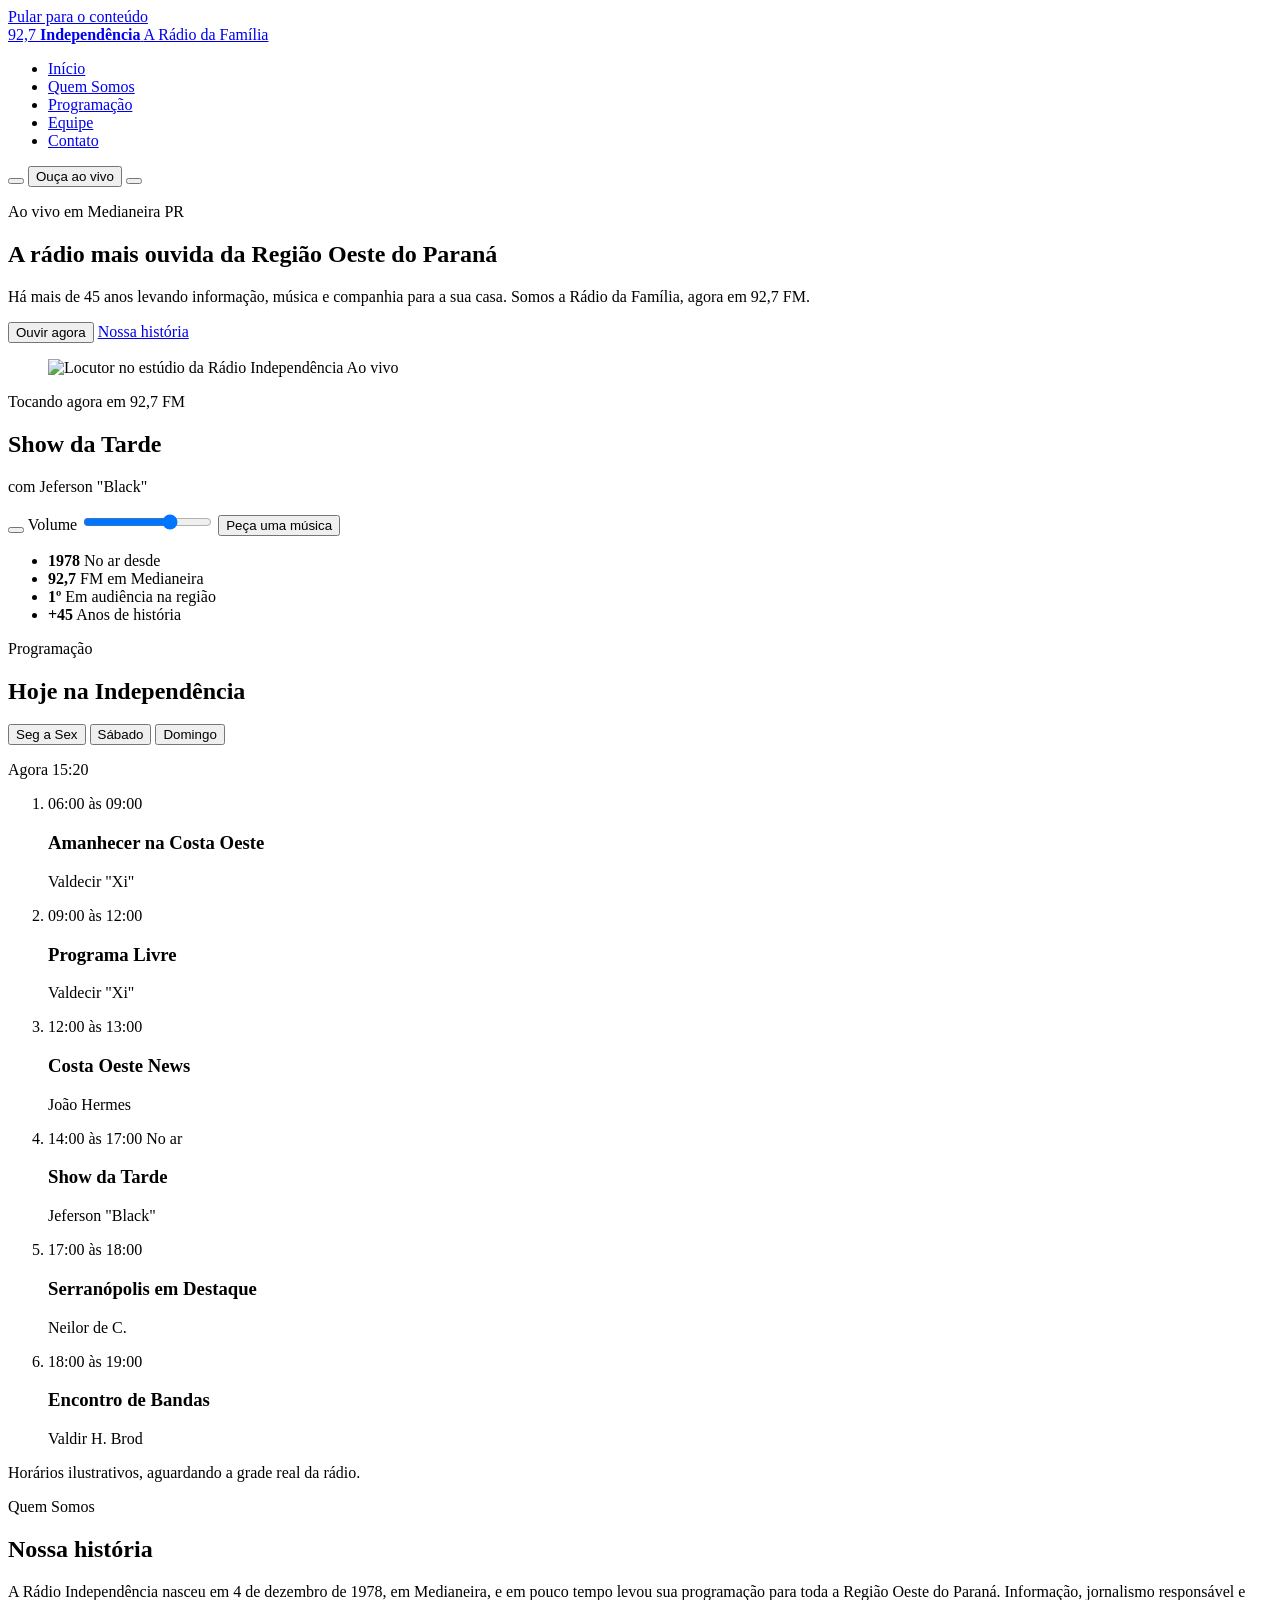
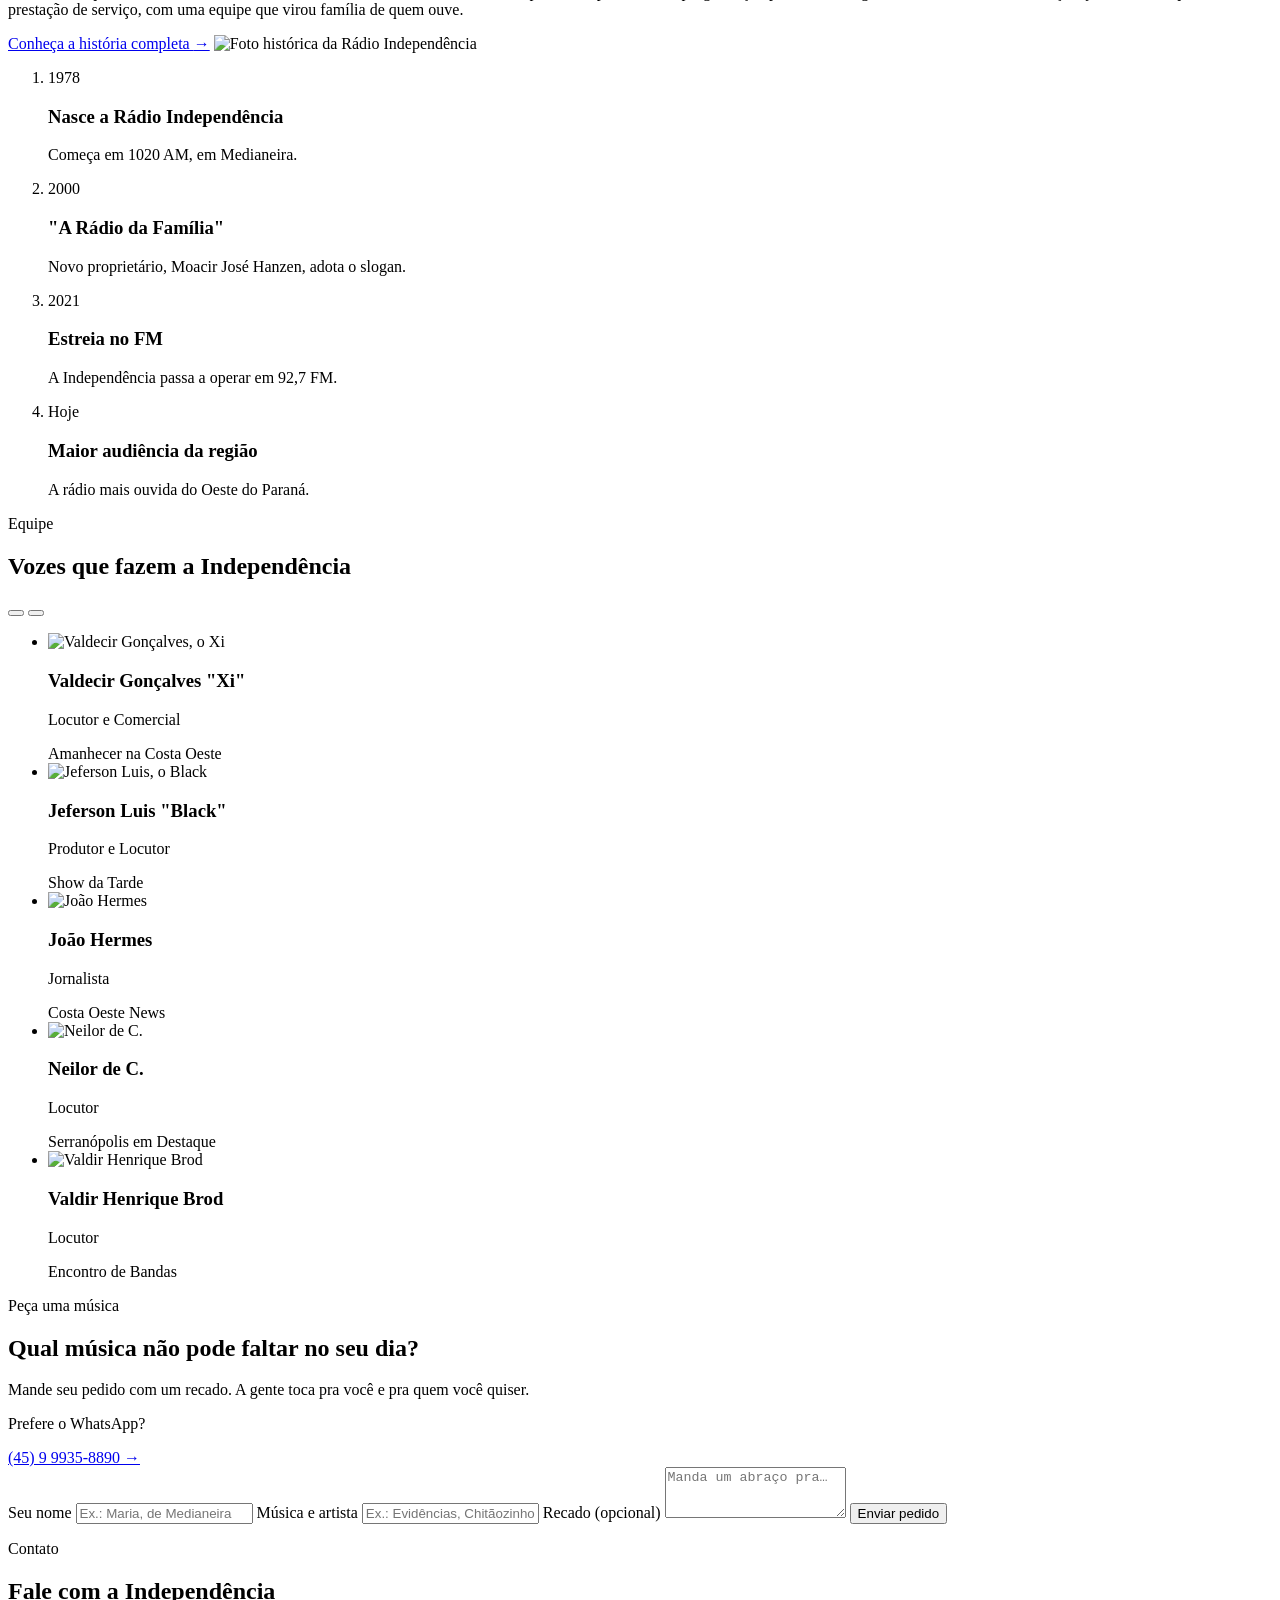
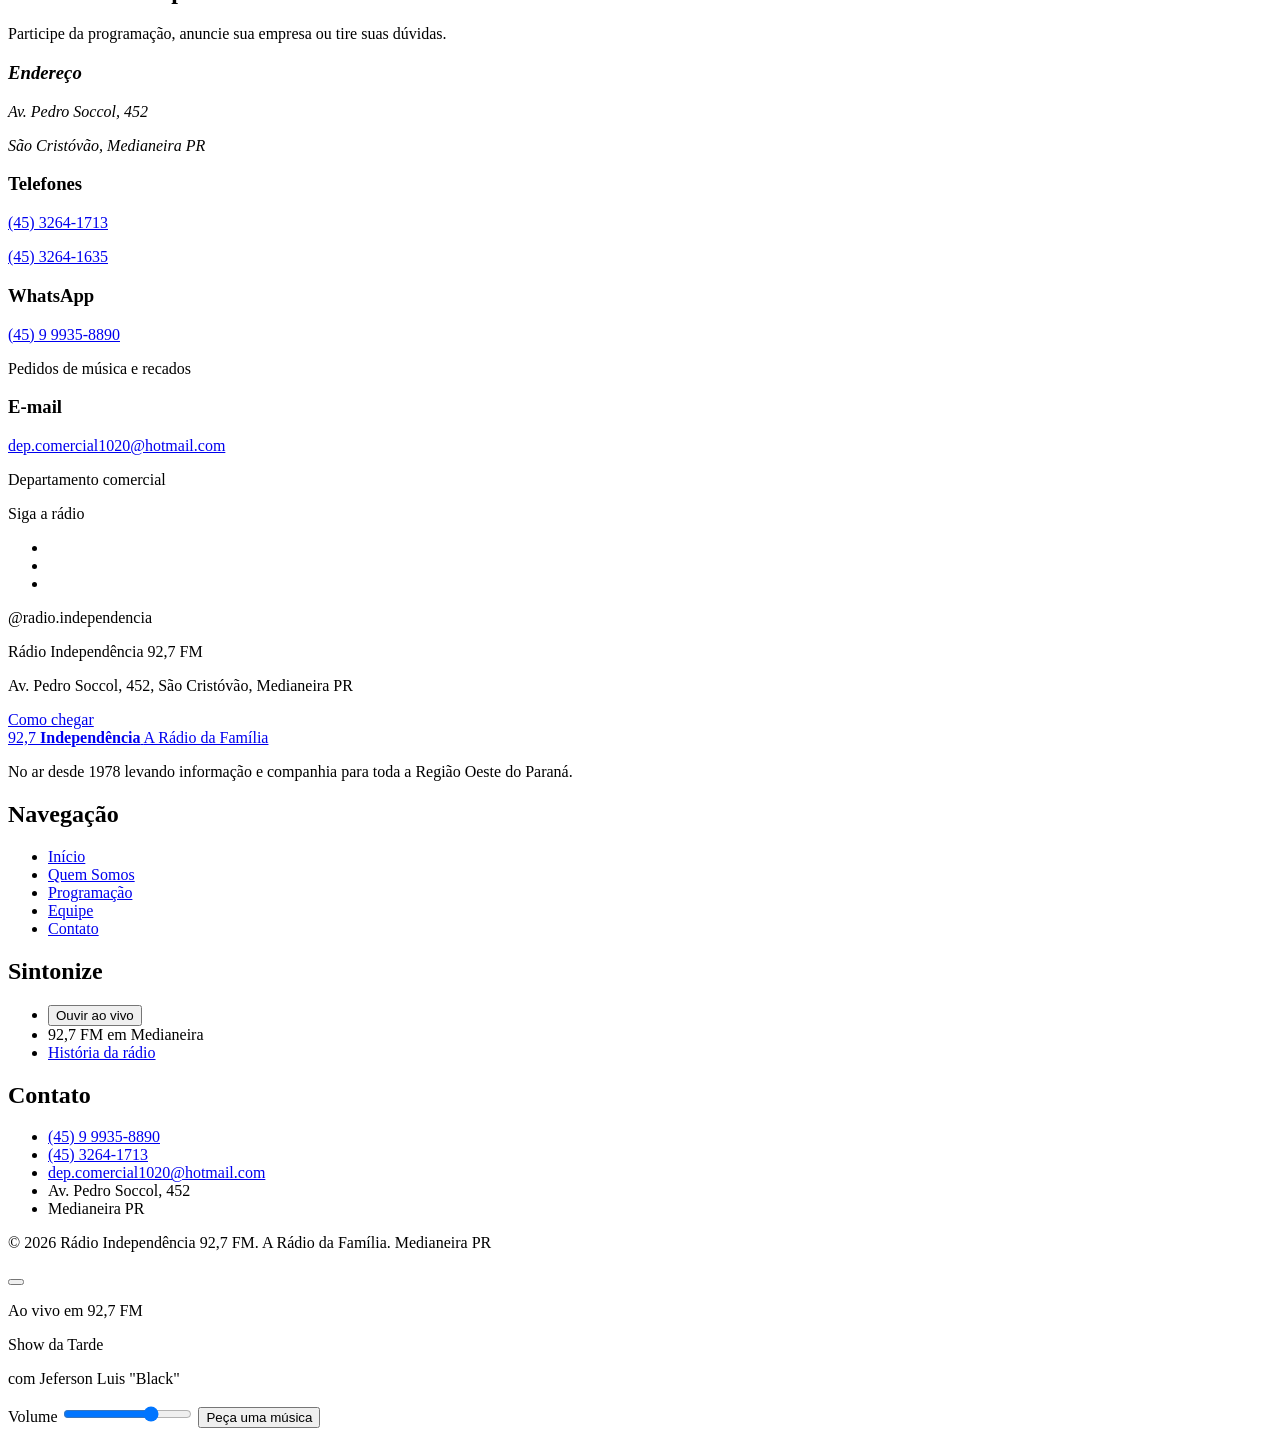
==== radio-independencia/index.html @ 2631eaea "base html cru esqueleto do html pra desenvolvimento do site" ====
<!DOCTYPE html>
<html lang="pt-BR" data-tema="claro">
<head>
  <!-- configurações básicas da página -->
  <meta charset="UTF-8">
  <meta name="viewport" content="width=device-width, initial-scale=1">
  <title>Rádio Independência 92,7 FM | A Rádio da Família</title>
  <meta name="description" content="Rádio Independência 92,7 FM, a rádio mais ouvida da Região Oeste do Paraná. Ouça ao vivo, veja a programação e peça sua música.">

  <!-- ícone da aba do navegador -->
  <link rel="icon" href="img/favicon.png">

  <!-- fontes do projeto Bricolage Grotesque nos títulos e DM Sans nos textos -->
  <link rel="preconnect" href="https://fonts.googleapis.com">
  <link rel="preconnect" href="https://fonts.gstatic.com" crossorigin>
  <link rel="stylesheet" href="https://fonts.googleapis.com/css2?family=Bricolage+Grotesque:opsz,wght@12..96,800&family=DM+Sans:wght@400;500;600&display=swap">

  <!-- arquivo de estilos que vamos criar na próxima etapa -->
  <link rel="stylesheet" href="css/style.css">
</head>
<body>

  <!-- link escondido para quem navega pelo teclado pular direto ao conteúdo -->
  <a class="pular-conteudo" href="#conteudo">Pular para o conteúdo</a>

  <!-- cabeçalho com logo menu botão de tema e botão ouça ao vivo -->
  <header class="cabecalho">

    <!-- logo da rádio que leva para o início -->
    <a class="logo" href="#inicio" aria-label="Rádio Independência 92,7 FM, página inicial">
      <span class="logo-selo">92,7</span>
      <span class="logo-texto">
        <strong class="logo-nome">Independência</strong>
        <span class="logo-slogan">A Rádio da Família</span>
      </span>
    </a>

    <!-- menu principal com links para as seções da página -->
    <nav class="menu" aria-label="Menu principal">
      <ul class="menu-lista">
        <li><a href="#inicio" aria-current="page">Início</a></li>
        <li><a href="#quem-somos">Quem Somos</a></li>
        <li><a href="#programacao">Programação</a></li>
        <li><a href="#equipe">Equipe</a></li>
        <li><a href="#contato">Contato</a></li>
      </ul>
    </nav>

    <!-- botão que troca entre modo claro e modo escuro e salva a escolha no local storage -->
    <button class="botao-tema" type="button" aria-label="Ativar modo escuro" aria-pressed="false">
      <span class="botao-tema-bolinha" aria-hidden="true"></span>
    </button>

    <!-- botão que liga o player ao vivo -->
    <button class="botao botao-escuro botao-ouvir" type="button" data-acao="tocar">
      <span class="ponto-ao-vivo" aria-hidden="true"></span>
      Ouça ao vivo
    </button>

    <!-- botão do menu que só aparece no celular -->
    <button class="botao-menu-celular" type="button" aria-label="Abrir menu" aria-expanded="false">
      <span class="icone icone-menu" aria-hidden="true"></span>
    </button>

  </header>

  <!-- conteúdo principal da página -->
  <main id="conteudo">

    <!-- seção inicial com título texto botões e card do player -->
    <section class="hero" id="inicio">

      <!-- lado esquerdo com selo ao vivo título texto e botões -->
      <div class="hero-texto">
        <p class="selo-ao-vivo">
          <span class="ponto-ao-vivo" aria-hidden="true"></span>
          Ao vivo em Medianeira PR
        </p>

        <h1 class="hero-titulo">A rádio mais ouvida da <span class="destaque">Região Oeste</span> do Paraná</h1>

        <p class="hero-descricao">Há mais de 45 anos levando informação, música e companhia para a sua casa. Somos a Rádio da Família, agora em 92,7 FM.</p>

        <!-- botões ouvir agora e nossa história -->
        <div class="hero-botoes">
          <button class="botao botao-verde" type="button" data-acao="tocar">
            <span class="icone icone-play" aria-hidden="true"></span>
            Ouvir agora
          </button>
          <a class="botao botao-contorno" href="historia.html">Nossa história</a>
        </div>
      </div>

      <!-- card do player ao vivo com foto do locutor programa atual play e volume -->
      <article class="player-card" aria-label="Player ao vivo">

        <!-- foto do locutor que está no ar com selo ao vivo por cima -->
        <figure class="player-card-foto">
          <img src="img/ao-vivo/locutor-no-ar.jpg" alt="Locutor no estúdio da Rádio Independência">
          <span class="selo-vermelho">Ao vivo</span>
        </figure>

        <!-- informações do programa que está tocando -->
        <div class="player-card-info">
          <p class="player-card-rotulo">Tocando agora em 92,7 FM</p>
          <h2 class="player-card-programa" data-programa-atual>Show da Tarde</h2>
          <p class="player-card-locutor" data-locutor-atual>com Jeferson "Black"</p>
        </div>

        <!-- controles do player com play volume e peça uma música -->
        <div class="player-controles">
          <button class="botao-play" type="button" data-acao="tocar" aria-label="Tocar rádio ao vivo">
            <span class="icone icone-play" aria-hidden="true"></span>
          </button>

          <!-- controle de volume -->
          <label class="volume">
            <span class="icone icone-volume" aria-hidden="true"></span>
            <span class="volume-rotulo">Volume</span>
            <input class="volume-barra" type="range" min="0" max="100" value="70" data-volume>
          </label>

          <!-- botão que abre a janela de pedido de música -->
          <button class="botao botao-contorno-claro" type="button" data-abrir-modal="modal-pedido">Peça uma música</button>
        </div>

      </article>
    </section>

    <!-- faixa preta com os números da rádio -->
    <section class="numeros" aria-label="A rádio em números">
      <ul class="numeros-lista">
        <li class="numero">
          <strong class="numero-valor">1978</strong>
          <span class="numero-legenda">No ar desde</span>
        </li>
        <li class="numero">
          <strong class="numero-valor numero-verde">92,7</strong>
          <span class="numero-legenda">FM em Medianeira</span>
        </li>
        <li class="numero">
          <strong class="numero-valor">1º</strong>
          <span class="numero-legenda">Em audiência na região</span>
        </li>
        <li class="numero">
          <strong class="numero-valor">+45</strong>
          <span class="numero-legenda">Anos de história</span>
        </li>
      </ul>
    </section>

    <!-- programação do dia em linha do tempo baseada no horário -->
    <section class="programacao" id="programacao" aria-labelledby="programacao-titulo">

      <!-- título da seção com abas dos dias -->
      <div class="secao-topo">
        <div>
          <p class="secao-rotulo">Programação</p>
          <h2 class="secao-titulo" id="programacao-titulo">Hoje na Independência</h2>
        </div>

        <!-- abas para trocar entre dias da semana sábado e domingo -->
        <div class="abas" role="tablist" aria-label="Dias da programação">
          <button class="aba" type="button" role="tab" aria-selected="true" data-dia="semana">Seg a Sex</button>
          <button class="aba" type="button" role="tab" aria-selected="false" data-dia="sabado">Sábado</button>
          <button class="aba" type="button" role="tab" aria-selected="false" data-dia="domingo">Domingo</button>
        </div>
      </div>

      <!-- marcador que mostra a hora atual na linha do tempo -->
      <p class="agora-marcador" data-hora-atual>Agora 15:20</p>

      <!-- lista de programas em ordem de horário -->
      <!-- o programa no ar recebe a classe no-ar e o javascript marca pelo horário -->
      <ol class="linha-programas" data-dia-lista="semana">
        <li class="programa" data-inicio="06:00" data-fim="09:00">
          <time class="programa-horario">06:00 às 09:00</time>
          <h3 class="programa-nome">Amanhecer na Costa Oeste</h3>
          <p class="programa-locutor">Valdecir "Xi"</p>
        </li>
        <li class="programa" data-inicio="09:00" data-fim="12:00">
          <time class="programa-horario">09:00 às 12:00</time>
          <h3 class="programa-nome">Programa Livre</h3>
          <p class="programa-locutor">Valdecir "Xi"</p>
        </li>
        <li class="programa" data-inicio="12:00" data-fim="13:00">
          <time class="programa-horario">12:00 às 13:00</time>
          <h3 class="programa-nome">Costa Oeste News</h3>
          <p class="programa-locutor">João Hermes</p>
        </li>
        <li class="programa no-ar" data-inicio="14:00" data-fim="17:00" aria-current="true">
          <time class="programa-horario">14:00 às 17:00</time>
          <span class="selo-no-ar">No ar</span>
          <h3 class="programa-nome">Show da Tarde</h3>
          <p class="programa-locutor">Jeferson "Black"</p>
          <!-- barra que mostra quanto do programa já passou -->
          <span class="programa-progresso" aria-hidden="true"><span class="programa-progresso-barra"></span></span>
        </li>
        <li class="programa" data-inicio="17:00" data-fim="18:00">
          <time class="programa-horario">17:00 às 18:00</time>
          <h3 class="programa-nome">Serranópolis em Destaque</h3>
          <p class="programa-locutor">Neilor de C.</p>
        </li>
        <li class="programa" data-inicio="18:00" data-fim="19:00">
          <time class="programa-horario">18:00 às 19:00</time>
          <h3 class="programa-nome">Encontro de Bandas</h3>
          <p class="programa-locutor">Valdir H. Brod</p>
        </li>
      </ol>

      <!-- aviso temporário até chegar a grade real da rádio -->
      <p class="aviso">Horários ilustrativos, aguardando a grade real da rádio.</p>
    </section>

    <!-- seção quem somos com resumo da história foto e linha do tempo -->
    <section class="quem-somos" id="quem-somos" aria-labelledby="quem-somos-titulo">

      <!-- lado esquerdo com texto link para a página de história e foto -->
      <div class="quem-somos-texto">
        <p class="secao-rotulo">Quem Somos</p>
        <h2 class="secao-titulo" id="quem-somos-titulo">Nossa história</h2>
        <p>A Rádio Independência nasceu em 4 de dezembro de 1978, em Medianeira, e em pouco tempo levou sua programação para toda a Região Oeste do Paraná. Informação, jornalismo responsável e prestação de serviço, com uma equipe que virou família de quem ouve.</p>

        <!-- link para a página separada com a história completa -->
        <a class="link-verde" href="historia.html">Conheça a história completa <span aria-hidden="true">→</span></a>

        <!-- foto histórica da rádio -->
        <img class="quem-somos-foto" src="img/historia/foto-historica.jpg" alt="Foto histórica da Rádio Independência">
      </div>

      <!-- linha do tempo resumida da rádio -->
      <ol class="linha-tempo">
        <li class="marco">
          <span class="marco-ano">1978</span>
          <h3 class="marco-titulo">Nasce a Rádio Independência</h3>
          <p class="marco-texto">Começa em 1020 AM, em Medianeira.</p>
        </li>
        <li class="marco">
          <span class="marco-ano">2000</span>
          <h3 class="marco-titulo">"A Rádio da Família"</h3>
          <p class="marco-texto">Novo proprietário, Moacir José Hanzen, adota o slogan.</p>
        </li>
        <li class="marco">
          <span class="marco-ano">2021</span>
          <h3 class="marco-titulo">Estreia no FM</h3>
          <p class="marco-texto">A Independência passa a operar em 92,7 FM.</p>
        </li>
        <li class="marco marco-atual">
          <span class="marco-ano">Hoje</span>
          <h3 class="marco-titulo">Maior audiência da região</h3>
          <p class="marco-texto">A rádio mais ouvida do Oeste do Paraná.</p>
        </li>
      </ol>
    </section>

    <!-- carrossel com fotos da equipe -->
    <section class="equipe" id="equipe" aria-labelledby="equipe-titulo">

      <!-- título da seção com setas do carrossel -->
      <div class="secao-topo">
        <div>
          <p class="secao-rotulo">Equipe</p>
          <h2 class="secao-titulo" id="equipe-titulo">Vozes que fazem a Independência</h2>
        </div>

        <!-- setas para voltar e avançar o carrossel -->
        <div class="carrossel-setas">
          <button class="seta seta-voltar" type="button" aria-label="Ver membros anteriores" data-carrossel="voltar">
            <span class="icone icone-seta-esquerda" aria-hidden="true"></span>
          </button>
          <button class="seta seta-avancar" type="button" aria-label="Ver próximos membros" data-carrossel="avancar">
            <span class="icone icone-seta-direita" aria-hidden="true"></span>
          </button>
        </div>
      </div>

      <!-- trilho do carrossel com os cards da equipe -->
      <ul class="carrossel" data-carrossel-trilho>

        <!-- card de membro da equipe com foto nome cargo e programa -->
        <li class="membro">
          <img class="membro-foto" src="img/equipe/valdecir.jpg" alt="Valdecir Gonçalves, o Xi">
          <h3 class="membro-nome">Valdecir Gonçalves "Xi"</h3>
          <p class="membro-cargo">Locutor e Comercial</p>
          <span class="membro-programa">Amanhecer na Costa Oeste</span>
        </li>

        <li class="membro">
          <img class="membro-foto" src="img/equipe/jeferson.jpg" alt="Jeferson Luis, o Black">
          <h3 class="membro-nome">Jeferson Luis "Black"</h3>
          <p class="membro-cargo">Produtor e Locutor</p>
          <span class="membro-programa">Show da Tarde</span>
        </li>

        <li class="membro">
          <img class="membro-foto" src="img/equipe/joao-hermes.jpg" alt="João Hermes">
          <h3 class="membro-nome">João Hermes</h3>
          <p class="membro-cargo">Jornalista</p>
          <span class="membro-programa">Costa Oeste News</span>
        </li>

        <li class="membro">
          <img class="membro-foto" src="img/equipe/neilor.jpg" alt="Neilor de C.">
          <h3 class="membro-nome">Neilor de C.</h3>
          <p class="membro-cargo">Locutor</p>
          <span class="membro-programa">Serranópolis em Destaque</span>
        </li>

        <li class="membro">
          <img class="membro-foto" src="img/equipe/valdir.jpg" alt="Valdir Henrique Brod">
          <h3 class="membro-nome">Valdir Henrique Brod</h3>
          <p class="membro-cargo">Locutor</p>
          <span class="membro-programa">Encontro de Bandas</span>
        </li>

      </ul>

      <!-- bolinhas que mostram em qual parte do carrossel o usuário está -->
      <div class="carrossel-pontos" aria-hidden="true">
        <span class="ponto ativo"></span>
        <span class="ponto"></span>
        <span class="ponto"></span>
      </div>
    </section>

    <!-- seção verde de pedido de música com texto whatsapp e formulário -->
    <section class="pedido" id="peca-uma-musica" aria-labelledby="pedido-titulo">

      <!-- lado esquerdo com chamada e link do whatsapp -->
      <div class="pedido-texto">
        <p class="secao-rotulo">Peça uma música</p>
        <h2 class="secao-titulo" id="pedido-titulo">Qual música não pode faltar no seu dia?</h2>
        <p>Mande seu pedido com um recado. A gente toca pra você e pra quem você quiser.</p>

        <!-- link que abre conversa no whatsapp da rádio -->
        <p class="pedido-whatsapp-rotulo">Prefere o WhatsApp?</p>
        <a class="pedido-whatsapp" href="https://wa.me/5545999358890" target="_blank" rel="noopener">(45) 9 9935-8890 <span aria-hidden="true">→</span></a>
      </div>

      <!-- formulário de pedido de música -->
      <form class="formulario" id="form-pedido-secao" data-form-pedido>
        <label class="campo">
          <span class="campo-rotulo">Seu nome</span>
          <input type="text" name="nome" placeholder="Ex.: Maria, de Medianeira" required>
        </label>

        <label class="campo">
          <span class="campo-rotulo">Música e artista</span>
          <input type="text" name="musica" placeholder="Ex.: Evidências, Chitãozinho & Xororó" required>
        </label>

        <label class="campo">
          <span class="campo-rotulo">Recado (opcional)</span>
          <textarea name="recado" rows="3" placeholder="Manda um abraço pra…"></textarea>
        </label>

        <button class="botao botao-escuro botao-largo" type="submit">Enviar pedido</button>
      </form>
    </section>

    <!-- seção de contato completo com cards redes sociais e mapa -->
    <section class="contato" id="contato" aria-labelledby="contato-titulo">

      <!-- título e texto da seção -->
      <div class="contato-topo">
        <p class="secao-rotulo">Contato</p>
        <h2 class="secao-titulo" id="contato-titulo">Fale com a Independência</h2>
        <p>Participe da programação, anuncie sua empresa ou tire suas dúvidas.</p>
      </div>

      <!-- lado esquerdo com os cards de contato e redes sociais -->
      <div class="contato-infos">

        <!-- card com endereço da rádio -->
        <address class="card-contato">
          <span class="icone icone-mapa" aria-hidden="true"></span>
          <h3 class="card-contato-titulo">Endereço</h3>
          <p>Av. Pedro Soccol, 452</p>
          <p class="card-contato-extra">São Cristóvão, Medianeira PR</p>
        </address>

        <!-- card com telefones fixos -->
        <div class="card-contato">
          <span class="icone icone-telefone" aria-hidden="true"></span>
          <h3 class="card-contato-titulo">Telefones</h3>
          <p><a href="tel:+554532641713">(45) 3264-1713</a></p>
          <p><a href="tel:+554532641635">(45) 3264-1635</a></p>
        </div>

        <!-- card com whatsapp -->
        <div class="card-contato">
          <span class="icone icone-whatsapp" aria-hidden="true"></span>
          <h3 class="card-contato-titulo">WhatsApp</h3>
          <p><a href="https://wa.me/5545999358890" target="_blank" rel="noopener">(45) 9 9935-8890</a></p>
          <p class="card-contato-extra">Pedidos de música e recados</p>
        </div>

        <!-- card com e-mail do comercial -->
        <div class="card-contato">
          <span class="icone icone-email" aria-hidden="true"></span>
          <h3 class="card-contato-titulo">E-mail</h3>
          <p><a href="mailto:dep.comercial1020@hotmail.com">dep.comercial1020@hotmail.com</a></p>
          <p class="card-contato-extra">Departamento comercial</p>
        </div>

        <!-- redes sociais da rádio -->
        <div class="redes">
          <p class="redes-titulo">Siga a rádio</p>
          <ul class="redes-lista">
            <!-- os links reais das redes entram aqui -->
            <li><a href="#" aria-label="Instagram"><span class="icone icone-instagram" aria-hidden="true"></span></a></li>
            <li><a href="#" aria-label="Facebook"><span class="icone icone-facebook" aria-hidden="true"></span></a></li>
            <li><a href="#" aria-label="YouTube"><span class="icone icone-youtube" aria-hidden="true"></span></a></li>
          </ul>
          <p class="redes-usuario">@radio.independencia</p>
        </div>
      </div>

      <!-- lado direito com mapa e botão como chegar -->
      <div class="mapa">
        <!-- mapa do google maps incorporado entra aqui -->
        <div class="mapa-area" data-mapa></div>

        <div class="mapa-info">
          <span class="icone icone-mapa" aria-hidden="true"></span>
          <p class="mapa-nome">Rádio Independência 92,7 FM</p>
          <p class="mapa-endereco">Av. Pedro Soccol, 452, São Cristóvão, Medianeira PR</p>
          <!-- botão que abre a rota no google maps -->
          <a class="botao botao-verde" href="https://www.google.com/maps/search/?api=1&query=Av.+Pedro+Soccol,+452,+Medianeira,+PR" target="_blank" rel="noopener">Como chegar</a>
        </div>
      </div>
    </section>

  </main>

  <!-- rodapé com logo navegação sintonize contato e direitos -->
  <footer class="rodape">

    <!-- logo e frase da rádio -->
    <div class="rodape-marca">
      <a class="logo" href="#inicio" aria-label="Rádio Independência 92,7 FM, página inicial">
        <span class="logo-selo">92,7</span>
        <span class="logo-texto">
          <strong class="logo-nome">Independência</strong>
          <span class="logo-slogan">A Rádio da Família</span>
        </span>
      </a>
      <p>No ar desde 1978 levando informação e companhia para toda a Região Oeste do Paraná.</p>
    </div>

    <!-- coluna de navegação -->
    <nav class="rodape-coluna" aria-label="Navegação do rodapé">
      <h2 class="rodape-titulo">Navegação</h2>
      <ul>
        <li><a href="#inicio">Início</a></li>
        <li><a href="#quem-somos">Quem Somos</a></li>
        <li><a href="#programacao">Programação</a></li>
        <li><a href="#equipe">Equipe</a></li>
        <li><a href="#contato">Contato</a></li>
      </ul>
    </nav>

    <!-- coluna sintonize -->
    <div class="rodape-coluna">
      <h2 class="rodape-titulo">Sintonize</h2>
      <ul>
        <li><button class="link-rodape" type="button" data-acao="tocar">Ouvir ao vivo</button></li>
        <li>92,7 FM em Medianeira</li>
        <li><a href="historia.html">História da rádio</a></li>
      </ul>
    </div>

    <!-- coluna de contato -->
    <div class="rodape-coluna">
      <h2 class="rodape-titulo">Contato</h2>
      <ul>
        <li><a href="https://wa.me/5545999358890" target="_blank" rel="noopener">(45) 9 9935-8890</a></li>
        <li><a href="tel:+554532641713">(45) 3264-1713</a></li>
        <li><a href="mailto:dep.comercial1020@hotmail.com">dep.comercial1020@hotmail.com</a></li>
        <li>Av. Pedro Soccol, 452</li>
        <li>Medianeira PR</li>
      </ul>
    </div>

    <!-- linha final com direitos -->
    <p class="rodape-direitos">© 2026 Rádio Independência 92,7 FM. A Rádio da Família. Medianeira PR</p>
  </footer>

  <!-- player fixo no rodapé da tela que aparece em todas as páginas -->
  <aside class="player-fixo" aria-label="Player ao vivo">

    <!-- botão de tocar e pausar -->
    <button class="botao-play" type="button" data-acao="tocar" aria-label="Tocar rádio ao vivo">
      <span class="icone icone-play" aria-hidden="true"></span>
    </button>

    <!-- informações do programa no ar -->
    <div class="player-fixo-info">
      <p class="player-fixo-rotulo"><span class="ponto-ao-vivo" aria-hidden="true"></span> Ao vivo em 92,7 FM</p>
      <p class="player-fixo-programa" data-programa-atual>Show da Tarde</p>
      <p class="player-fixo-locutor" data-locutor-atual>com Jeferson Luis "Black"</p>
    </div>

    <!-- controle de volume do player fixo -->
    <label class="volume">
      <span class="icone icone-volume" aria-hidden="true"></span>
      <span class="volume-rotulo">Volume</span>
      <input class="volume-barra" type="range" min="0" max="100" value="70" data-volume>
    </label>

    <!-- botão que abre a janela de pedido de música -->
    <button class="botao botao-verde" type="button" data-abrir-modal="modal-pedido">
      <span class="icone icone-musica" aria-hidden="true"></span>
      Peça uma música
    </button>
  </aside>

  <!-- áudio do streaming ao vivo -->
  <!-- o link do streaming da rádio entra no src -->
  <audio id="radio-audio" src="" preload="none"></audio>

  <!-- janela de pedido de música que abre pelos botões peça uma música -->
  <dialog class="modal" id="modal-pedido" aria-labelledby="modal-pedido-titulo">

    <!-- topo da janela com título e botão de fechar -->
    <div class="modal-topo">
      <div>
        <p class="secao-rotulo">Peça uma música</p>
        <h2 class="modal-titulo" id="modal-pedido-titulo">O que você quer ouvir?</h2>
      </div>
      <button class="modal-fechar" type="button" aria-label="Fechar" data-fechar-modal>
        <span class="icone icone-fechar" aria-hidden="true"></span>
      </button>
    </div>

    <p class="modal-texto">Seu pedido chega ao estúdio da 92,7. Aproveite e mande um recado para alguém especial.</p>

    <!-- formulário do pedido dentro da janela -->
    <form class="formulario" id="form-pedido-modal" data-form-pedido>

      <!-- nome e cidade lado a lado -->
      <div class="campos-lado-a-lado">
        <label class="campo">
          <span class="campo-rotulo">Seu nome</span>
          <input type="text" name="nome" placeholder="Ex.: Maria" required>
        </label>
        <label class="campo">
          <span class="campo-rotulo">Cidade ou bairro</span>
          <input type="text" name="cidade" placeholder="Ex.: Medianeira, Centro">
        </label>
      </div>

      <label class="campo">
        <span class="campo-rotulo">Música e artista</span>
        <input type="text" name="musica" placeholder="Ex.: Evidências, Chitãozinho & Xororó" required>
      </label>

      <label class="campo">
        <span class="campo-rotulo">Recado (opcional)</span>
        <textarea name="recado" rows="3" placeholder="Manda um abraço pra…"></textarea>
      </label>

      <button class="botao botao-verde botao-largo" type="submit">Enviar pedido</button>

      <!-- separador entre as duas opções de envio -->
      <p class="separador-ou">ou</p>

      <!-- botão que manda o mesmo pedido pelo whatsapp -->
      <button class="botao botao-contorno botao-largo" type="button" data-enviar-whatsapp>
        <span class="icone icone-whatsapp" aria-hidden="true"></span>
        Enviar pelo WhatsApp
      </button>
    </form>
  </dialog>

  <!-- janela de confirmação que aparece depois do pedido enviado -->
  <dialog class="modal modal-sucesso" id="modal-sucesso" aria-labelledby="modal-sucesso-titulo">
    <span class="icone icone-check" aria-hidden="true"></span>
    <h2 class="modal-titulo" id="modal-sucesso-titulo">Pedido enviado!</h2>
    <p class="modal-texto">Fica ligado na 92,7 FM: seu pedido chegou ao estúdio. Obrigado por fazer parte da Rádio da Família.</p>
    <button class="botao botao-verde botao-largo" type="button" data-fechar-modal>Voltar a ouvir</button>
  </dialog>

  <!-- arquivo de javascript que vamos criar depois para player carrossel programação e modo escuro -->
  <script src="js/script.js" defer></script>
</body>
</html>
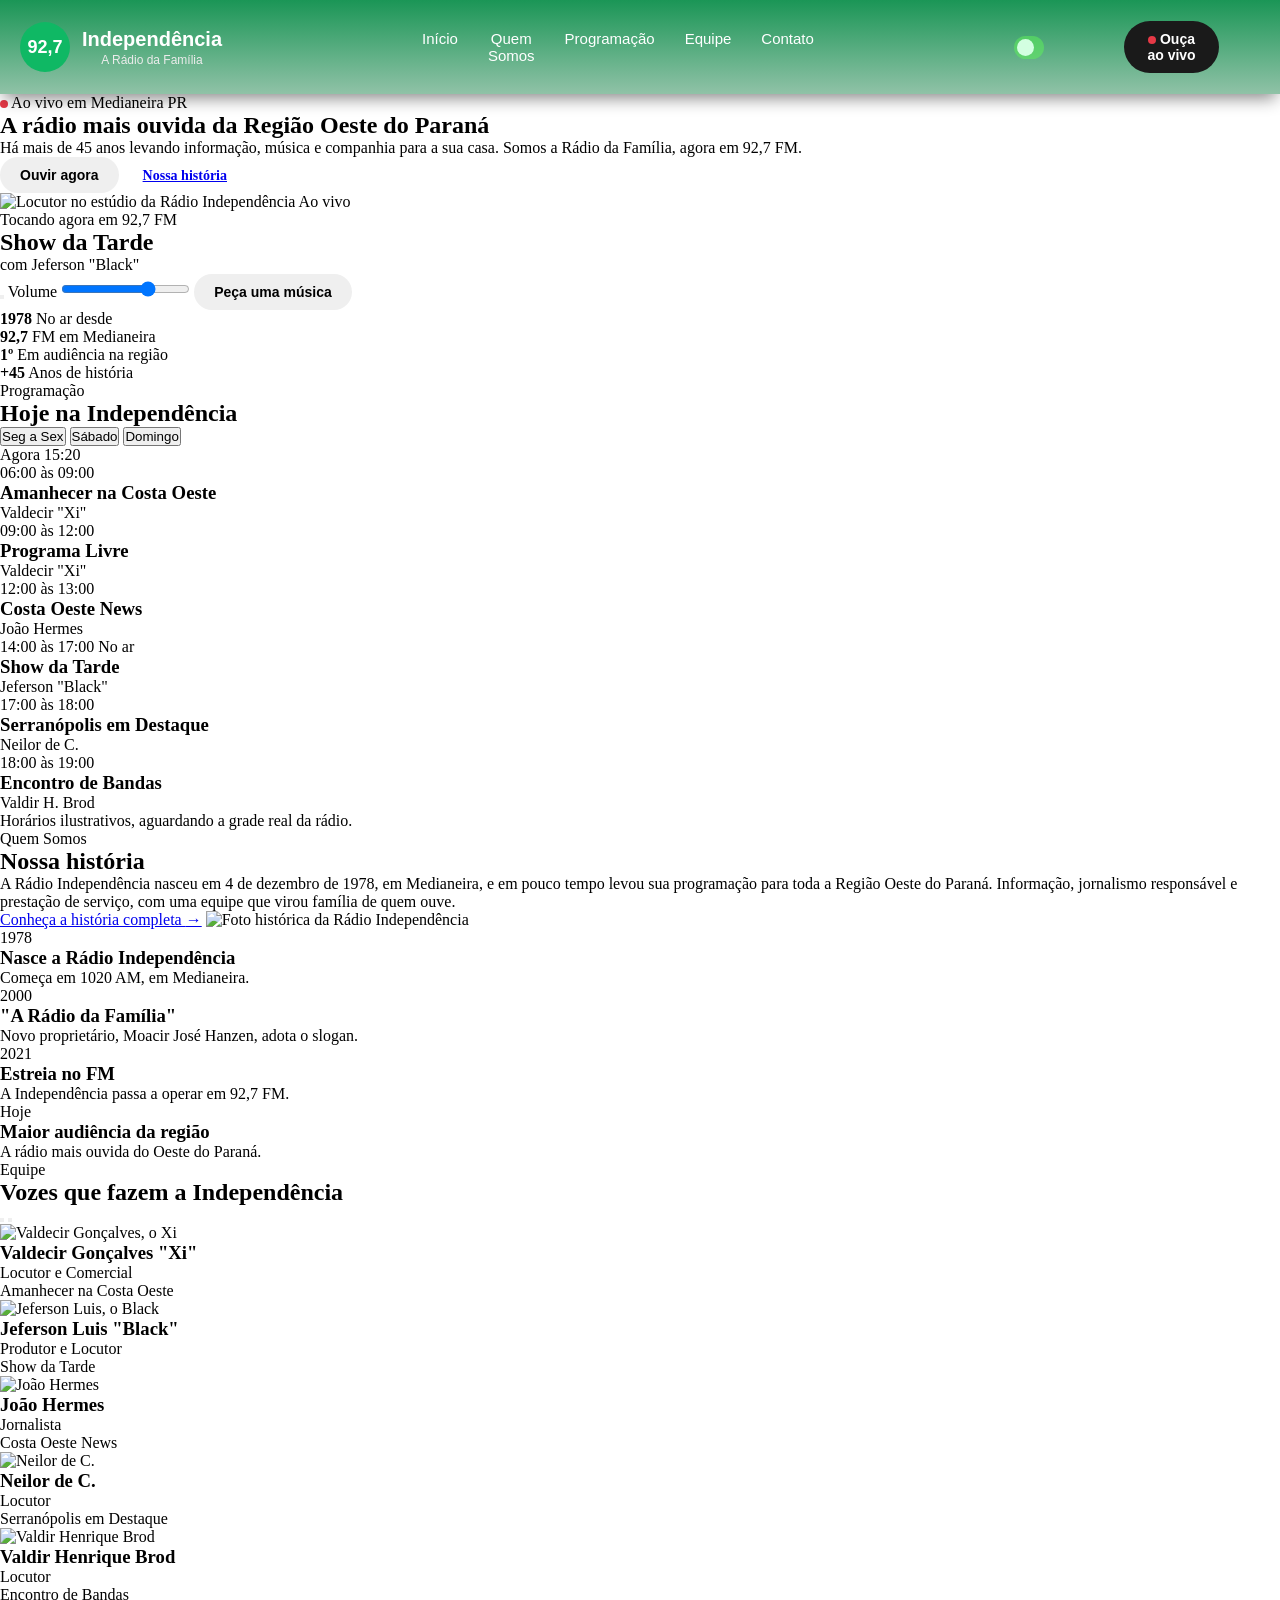
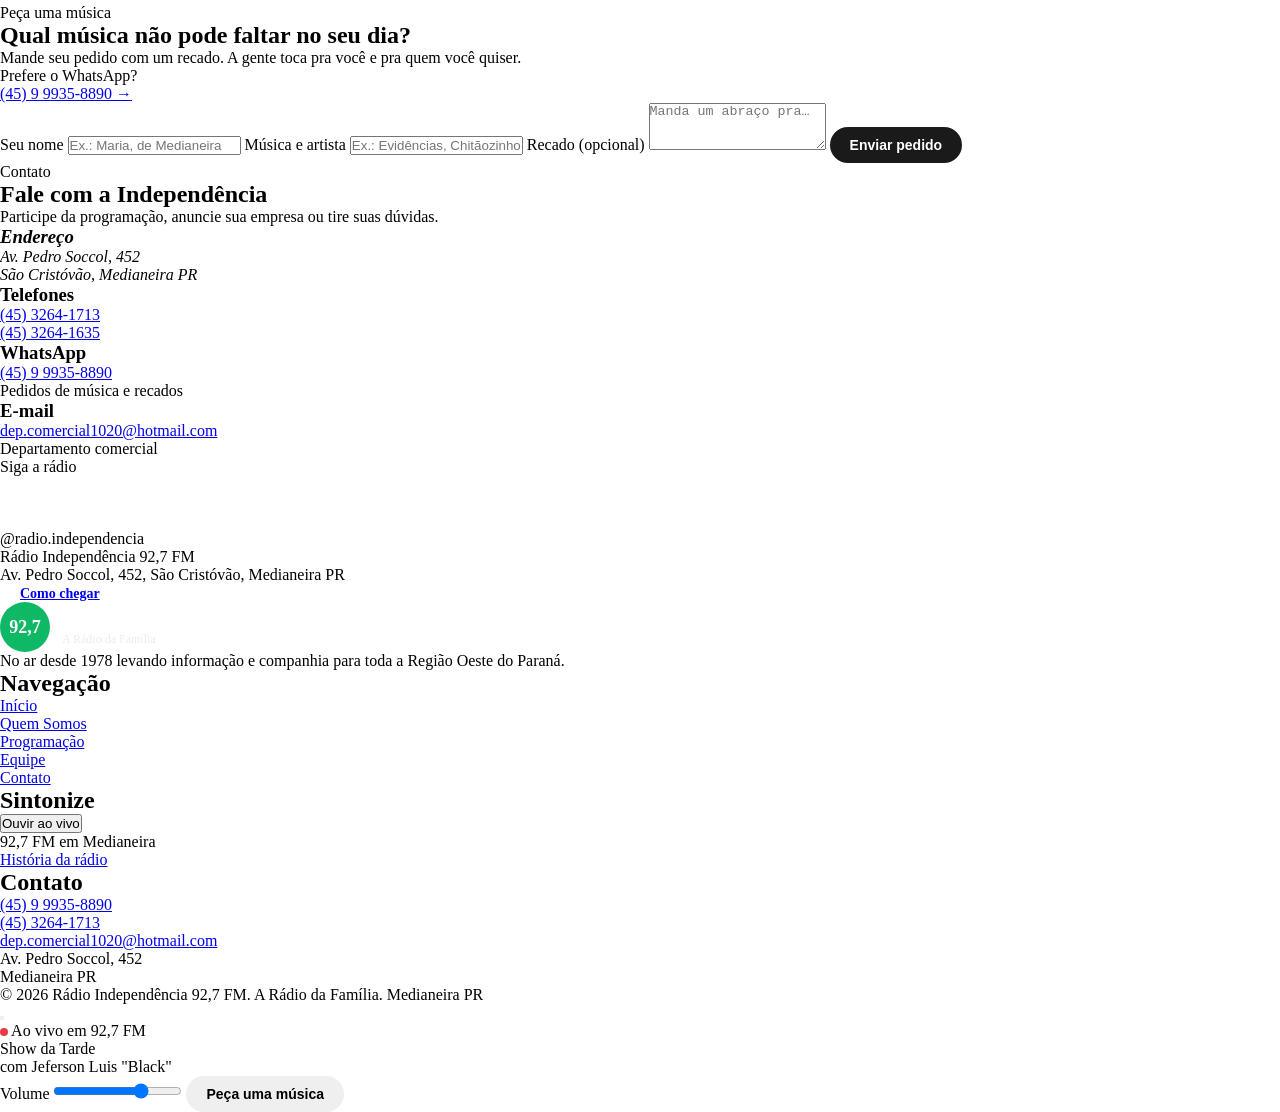
==== commit 5ce0bb8e: "header semi-finalizado" ====
--- a/radio-independencia/index.html
+++ b/radio-independencia/index.html
@@ -16,7 +16,7 @@
   <link rel="stylesheet" href="https://fonts.googleapis.com/css2?family=Bricolage+Grotesque:opsz,wght@12..96,800&family=DM+Sans:wght@400;500;600&display=swap">
 
   <!-- arquivo de estilos que vamos criar na próxima etapa -->
-  <link rel="stylesheet" href="css/style.css">
+  <link rel="stylesheet" href="style.css">
 </head>
 <body>
 
@@ -47,20 +47,22 @@
     </nav>
 
     <!-- botão que troca entre modo claro e modo escuro e salva a escolha no local storage -->
-    <button class="botao-tema" type="button" aria-label="Ativar modo escuro" aria-pressed="false">
+    <div class="botoes-cabecalho">
+      <button class="botao-tema" type="button" aria-label="Ativar modo escuro" aria-pressed="false">
       <span class="botao-tema-bolinha" aria-hidden="true"></span>
-    </button>
-
-    <!-- botão que liga o player ao vivo -->
-    <button class="botao botao-escuro botao-ouvir" type="button" data-acao="tocar">
-      <span class="ponto-ao-vivo" aria-hidden="true"></span>
-      Ouça ao vivo
-    </button>
-
+      </button>
+
+      <!-- botão que liga o player ao vivo -->
+      <button class="botao botao-escuro botao-ouvir" type="button" data-acao="tocar">
+        <span class="ponto-ao-vivo" aria-hidden="true"></span>
+        Ouça ao vivo
+      </button>
+    
     <!-- botão do menu que só aparece no celular -->
     <button class="botao-menu-celular" type="button" aria-label="Abrir menu" aria-expanded="false">
       <span class="icone icone-menu" aria-hidden="true"></span>
     </button>
+    </div>
 
   </header>
 
@@ -582,6 +584,6 @@
   </dialog>
 
   <!-- arquivo de javascript que vamos criar depois para player carrossel programação e modo escuro -->
-  <script src="js/script.js" defer></script>
+  <script src="script.js" defer></script>
 </body>
 </html>
--- a/radio-independencia/style.css
+++ b/radio-independencia/style.css
@@ -0,0 +1,181 @@
+* {
+    margin: 0;
+    padding: 0;
+}
+
+header {
+    display: flex;
+    align-items: center;
+}
+
+.cabecalho {
+     background: linear-gradient(
+        to bottom,
+        #098f4a -15%,
+        #90c2a7 100%
+    );
+    box-shadow: 0 8px 16px -4px rgba(0, 0, 0, 0.48);
+    position: relative;
+    z-index: 10;
+
+    padding: 20px;
+    text-align: center;
+    font-family: Arial, sans-serif;
+    font-size: 24px;
+    color: #333;
+    text-decoration: none;
+    gap: 200px;
+}
+
+.logo {
+    display: flex;
+    align-items: center;
+    gap: 12px;
+    text-decoration: none;
+    color: inherit;
+}
+
+.logo-selo {
+    width: 50px;
+    height: 50px;
+
+    background-color: #0fb864;
+    color: white;
+
+    border-radius: 50%;
+
+    display: flex;
+    align-items: center;
+    justify-content: center;
+
+    font-size: 18px;
+    font-weight: bold;
+}
+
+.logo-texto {
+    display: flex;
+    flex-direction: column;
+}
+
+.logo-nome {
+    color: white;
+    font-size: 20px;
+}
+
+.logo-slogan {
+    color: #ececec;
+    font-size: 12px;
+    margin-top: 2px;
+}
+
+.menu {
+    font-size: 15px;
+    margin-left: auto;
+    padding-left: 20px;
+    justify-content: flex-end;
+
+    padding: 10px 0;
+}
+
+.menu a {
+    text-decoration: none;
+    color: white;
+    position: relative;
+    transition: color 0.3s ease, transform 0.3s ease;
+}
+
+.menu a:hover {
+    color: #06f083;
+    transform: scale(1.11);
+}
+
+.menu a::after {
+    content: "";
+    position: absolute;
+    left: 0;
+    bottom: -4px;
+    width: 100%;
+    height: 2px;
+    background-color: #06f083;
+    transform: scaleX(0);
+    transform-origin: center; /* <- aqui é a chave: cresce a partir do meio */
+    transition: transform 0.3s ease;
+}
+
+.menu a:hover::after {
+    transform: scaleX(1);
+}
+
+.menu a:hover::after {
+    width: 100%;
+}
+
+.menu-lista {
+    list-style: none;
+    display: flex;
+    gap: 30px;
+}
+
+.botao-tema {
+    width: 50px;
+    height: 23px;
+    border: none;
+    border-radius: 20px;
+    background-color: #5ff5577e;
+    cursor: pointer;
+    padding: 3px;
+}
+
+.botao-tema-bolinha {
+    display: block;
+    width: 17px;
+    height: 17px;
+    border-radius: 50%;
+    background-color: rgb(211, 255, 225);
+}
+
+.botoes-cabecalho {
+    justify-content: flex-end;
+    display: flex;
+    align-items: center;
+    gap: 80px;
+}
+
+.botao {
+  padding: 10px 20px;
+  border: none;
+  border-radius: 30px;
+  font-weight: 600;
+  cursor: pointer;
+  font-size: 14px;
+  transition: transform 0.6s ease;
+}
+
+.botao-escuro {
+  background-color: #1a1a1a;
+  color: #ffffff;
+}
+
+.botao-escuro:hover {
+    transform: scale(1.11);
+
+  background-color: #000000;
+}
+
+.ponto-ao-vivo {
+  width: 8px;
+  height: 8px;
+  border-radius: 50%;
+  background-color: #e63946; /* vermelho */
+  display: inline-block;
+}
+
+.pular-conteudo {
+    position: absolute;
+    left: -9999px;
+}
+
+.pular-conteudo:focus {
+    left: 10px;
+    top: 10px;
+}
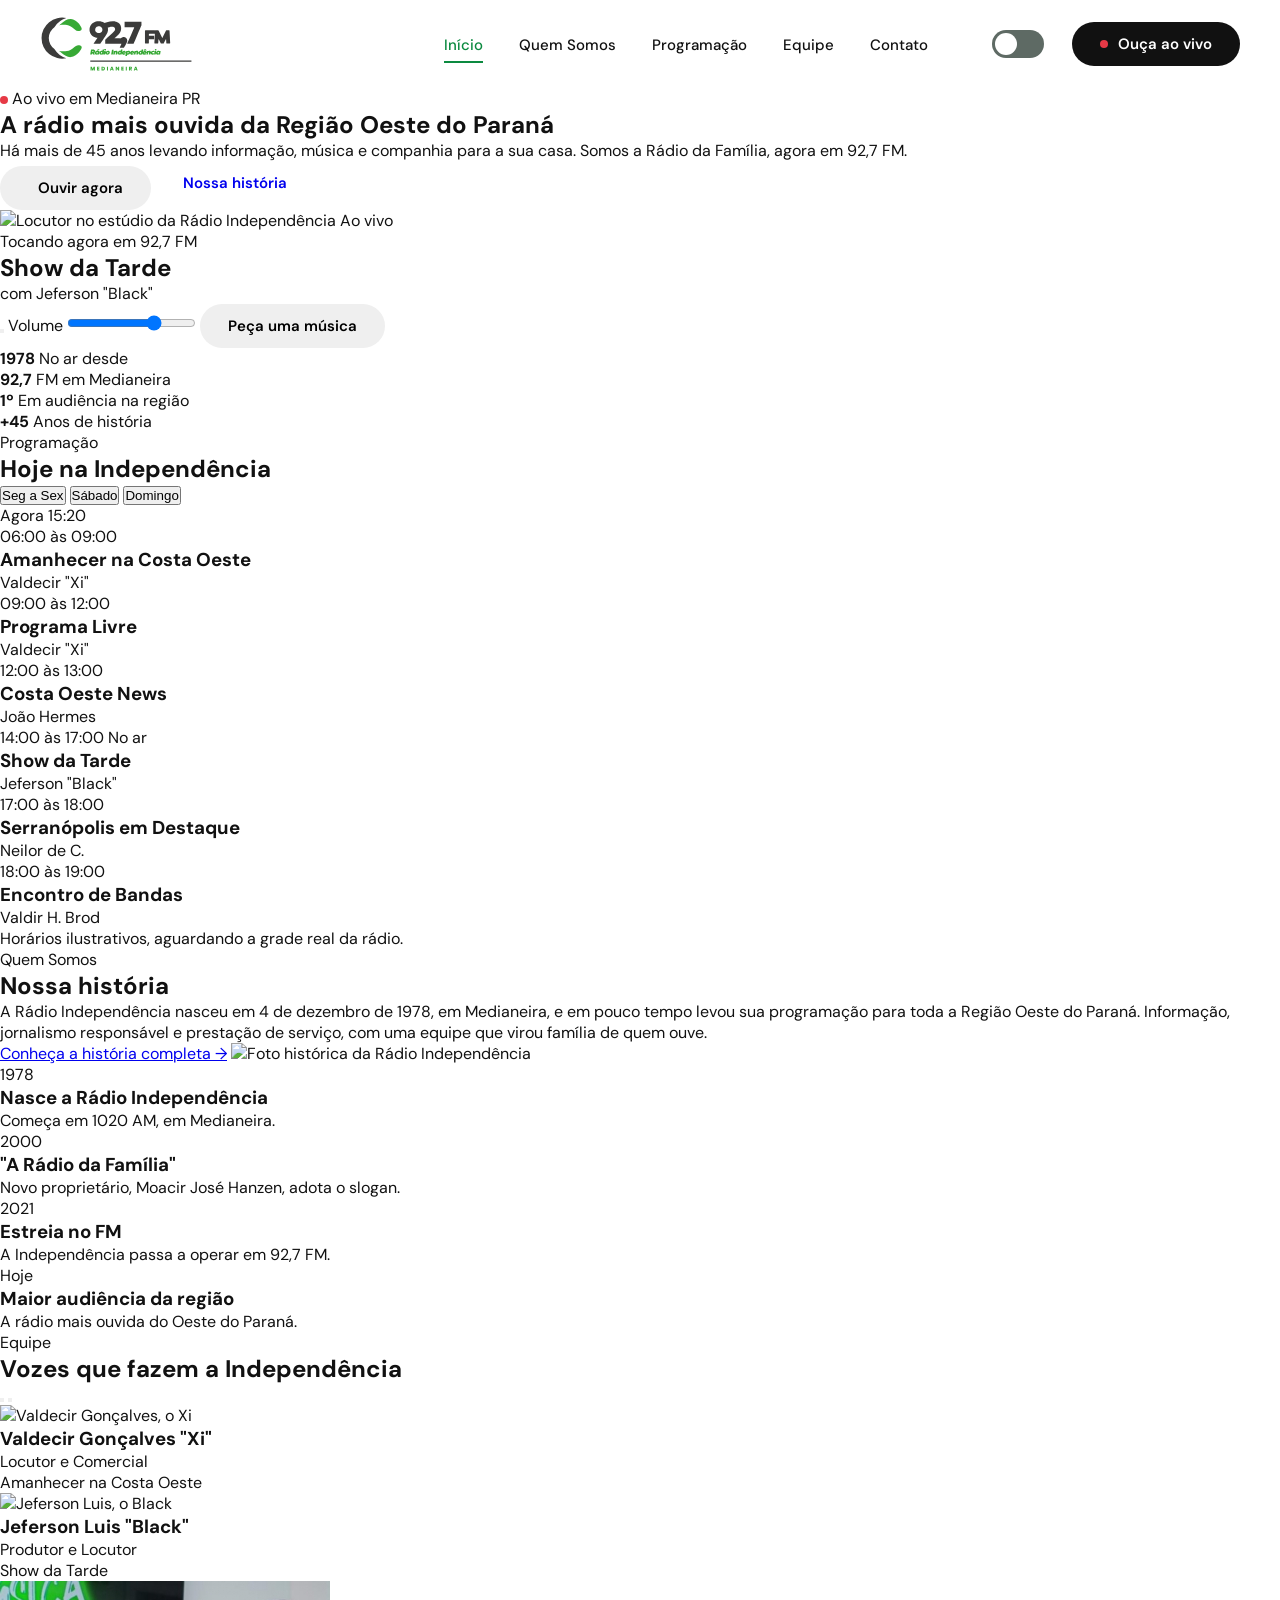
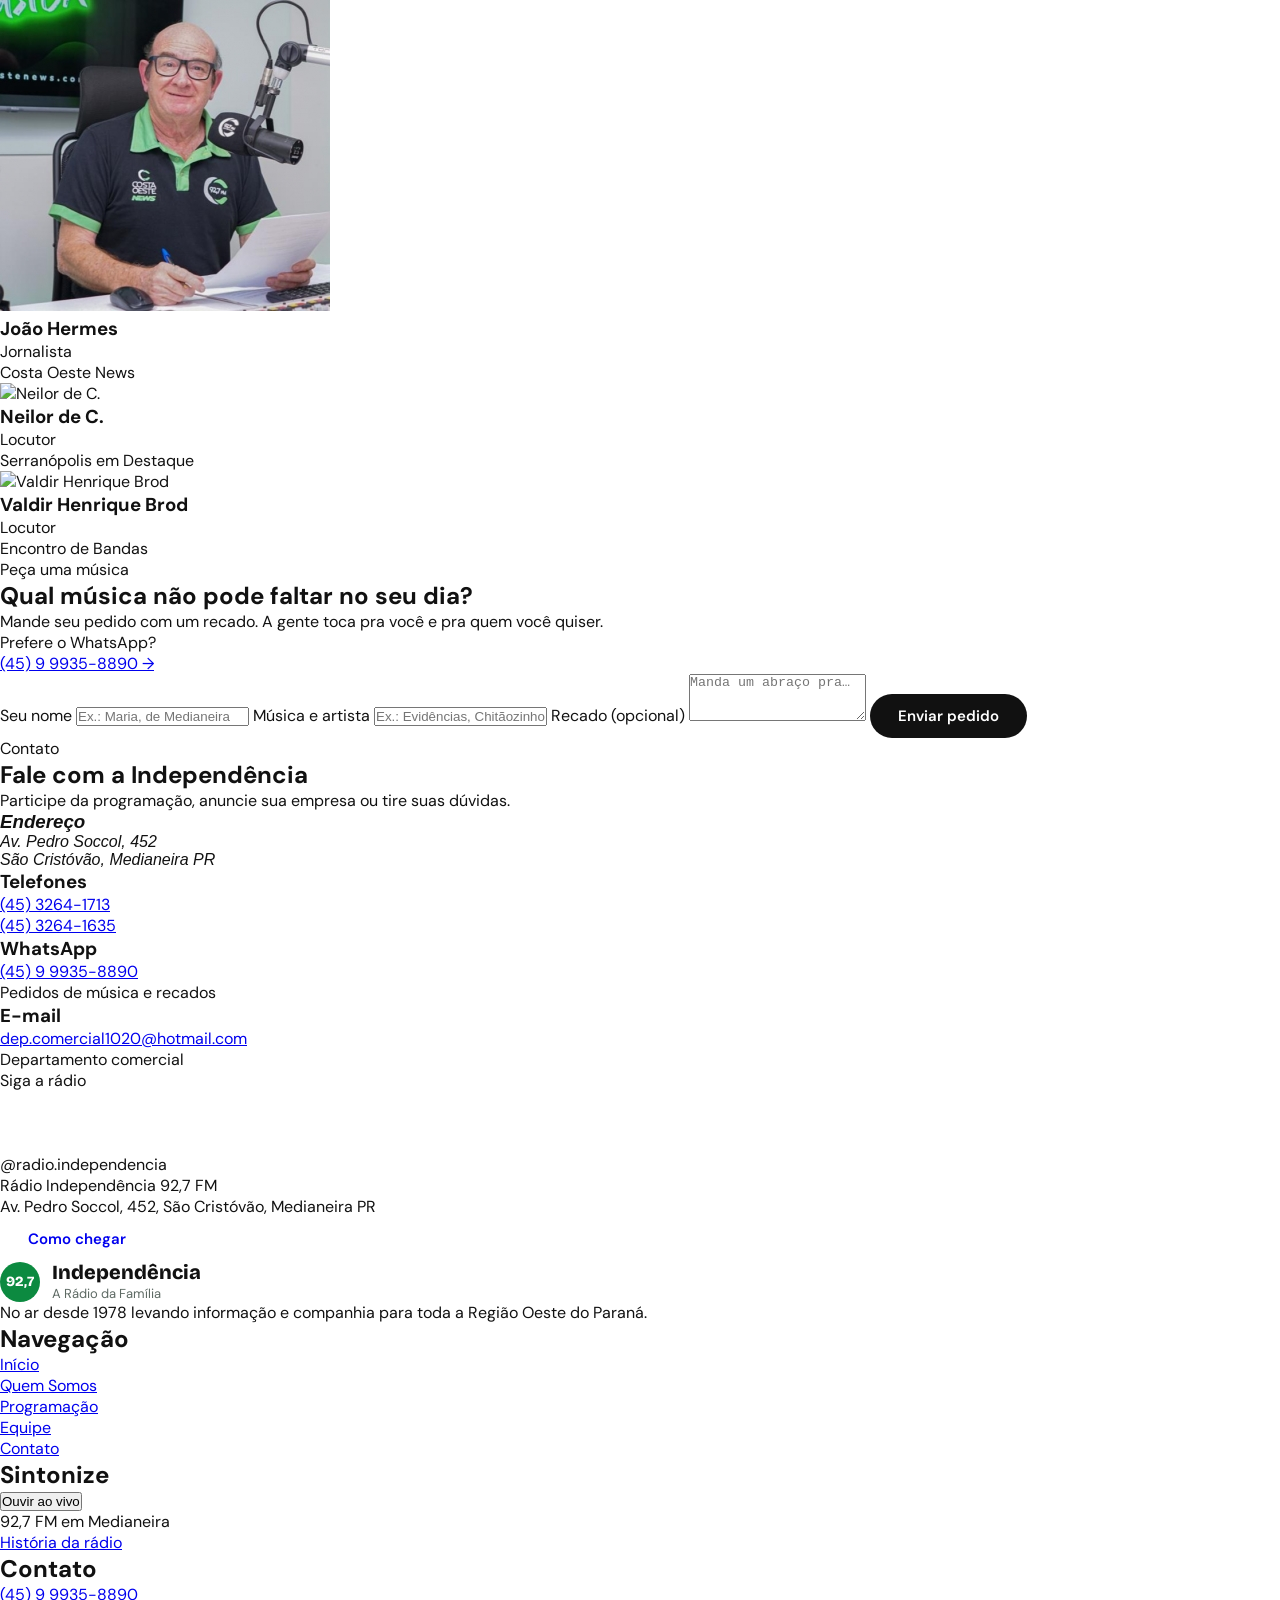
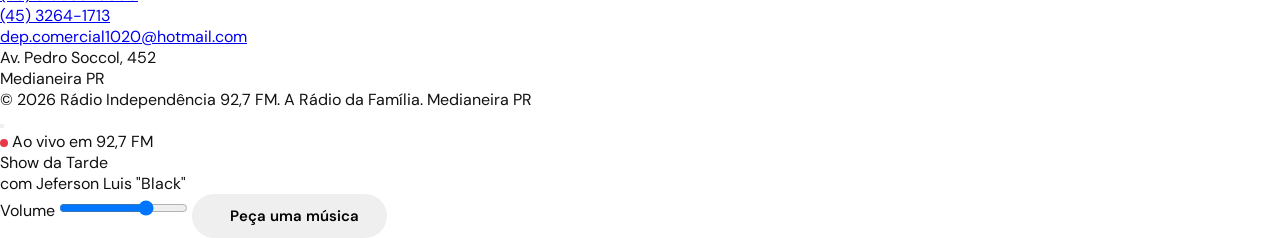
==== commit 18b6f633: "logo e favicon no cabeçalho" ====
--- a/radio-independencia/index.html
+++ b/radio-independencia/index.html
@@ -7,8 +7,10 @@
   <title>Rádio Independência 92,7 FM | A Rádio da Família</title>
   <meta name="description" content="Rádio Independência 92,7 FM, a rádio mais ouvida da Região Oeste do Paraná. Ouça ao vivo, veja a programação e peça sua música.">
 
-  <!-- ícone da aba do navegador -->
-  <link rel="icon" href="img/favicon.png">
+  <!-- ícone da aba do navegador e do atalho no celular -->
+  <link rel="icon" href="img/logos/favicon.ico" sizes="32x32">
+  <link rel="icon" href="img/logos/favicon.svg" type="image/svg+xml">
+  <link rel="apple-touch-icon" href="img/logos/apple-touch-icon.png">
 
   <!-- fontes do projeto Bricolage Grotesque nos títulos e DM Sans nos textos -->
   <link rel="preconnect" href="https://fonts.googleapis.com">
@@ -28,11 +30,7 @@
 
     <!-- logo da rádio que leva para o início -->
     <a class="logo" href="#inicio" aria-label="Rádio Independência 92,7 FM, página inicial">
-      <span class="logo-selo">92,7</span>
-      <span class="logo-texto">
-        <strong class="logo-nome">Independência</strong>
-        <span class="logo-slogan">A Rádio da Família</span>
-      </span>
+      <img class="logo-imagem" src="img/logos/logo-horizontal.svg" alt="">
     </a>
 
     <!-- menu principal com links para as seções da página -->
--- a/radio-independencia/style.css
+++ b/radio-independencia/style.css
@@ -1,30 +1,41 @@
-* {
+/* cores fontes e medidas tiradas do figma */
+:root {
+    --cor-fundo: #ffffff;
+    --cor-texto: #111111;
+    --cor-texto-suave: #5e6a64;
+    --cor-verde: #0c8a40; /* verde provisório, trocar pelo hex exato do logo */
+    --cor-verde-claro: #eef6f1;
+    --cor-vermelho: #e63946;
+
+    --fonte-titulo: "Bricolage Grotesque", sans-serif;
+    --fonte-texto: "DM Sans", sans-serif;
+
+    --largura-conteudo: 1200px;
+}
+
+*,
+*::before,
+*::after {
+    box-sizing: border-box;
     margin: 0;
     padding: 0;
 }
 
-header {
-    display: flex;
-    align-items: center;
+body {
+    font-family: var(--fonte-texto);
+    color: var(--cor-texto);
+    background-color: var(--cor-fundo);
 }
 
 .cabecalho {
-     background: linear-gradient(
-        to bottom,
-        #098f4a -15%,
-        #90c2a7 100%
-    );
-    box-shadow: 0 8px 16px -4px rgba(0, 0, 0, 0.48);
+    display: flex;
+    align-items: center;
+    gap: 64px;
+    height: 88px;
+    padding: 0 max(24px, calc((100% - var(--largura-conteudo)) / 2));
+    background-color: var(--cor-fundo);
     position: relative;
     z-index: 10;
-
-    padding: 20px;
-    text-align: center;
-    font-family: Arial, sans-serif;
-    font-size: 24px;
-    color: #333;
-    text-decoration: none;
-    gap: 200px;
 }
 
 .logo {
@@ -35,12 +46,19 @@
     color: inherit;
 }
 
+.logo-imagem {
+    display: block;
+    height: 56px;
+    width: auto;
+}
+
 .logo-selo {
-    width: 50px;
-    height: 50px;
-
-    background-color: #0fb864;
-    color: white;
+    width: 40px;
+    height: 40px;
+    flex-shrink: 0;
+
+    background-color: var(--cor-verde);
+    color: var(--cor-fundo);
 
     border-radius: 50%;
 
@@ -48,8 +66,9 @@
     align-items: center;
     justify-content: center;
 
-    font-size: 18px;
-    font-weight: bold;
+    font-family: var(--fonte-titulo);
+    font-size: 14px;
+    font-weight: 800;
 }
 
 .logo-texto {
@@ -58,34 +77,45 @@
 }
 
 .logo-nome {
-    color: white;
+    font-family: var(--fonte-titulo);
     font-size: 20px;
+    font-weight: 800;
+    line-height: 1.1;
+    color: var(--cor-texto);
 }
 
 .logo-slogan {
-    color: #ececec;
-    font-size: 12px;
+    font-size: 13px;
+    color: var(--cor-texto-suave);
     margin-top: 2px;
 }
 
 .menu {
+    margin-left: auto;
+}
+
+.menu-lista {
+    list-style: none;
+    display: flex;
+    gap: 36px;
+}
+
+.menu a {
     font-size: 15px;
-    margin-left: auto;
-    padding-left: 20px;
-    justify-content: flex-end;
-
-    padding: 10px 0;
-}
-
-.menu a {
+    font-weight: 500;
     text-decoration: none;
-    color: white;
+    color: var(--cor-texto);
     position: relative;
     transition: color 0.3s ease, transform 0.3s ease;
 }
 
+/* link da seção atual fica verde e sublinhado igual ao hover */
+.menu a:hover,
+.menu a[aria-current="page"] {
+    color: var(--cor-verde);
+}
+
 .menu a:hover {
-    color: #06f083;
     transform: scale(1.11);
 }
 
@@ -93,81 +123,85 @@
     content: "";
     position: absolute;
     left: 0;
-    bottom: -4px;
+    bottom: -8px;
     width: 100%;
     height: 2px;
-    background-color: #06f083;
+    background-color: var(--cor-verde);
     transform: scaleX(0);
     transform-origin: center; /* <- aqui é a chave: cresce a partir do meio */
     transition: transform 0.3s ease;
 }
 
-.menu a:hover::after {
+.menu a:hover::after,
+.menu a[aria-current="page"]::after {
     transform: scaleX(1);
 }
 
-.menu a:hover::after {
-    width: 100%;
-}
-
-.menu-lista {
-    list-style: none;
-    display: flex;
-    gap: 30px;
-}
-
 .botao-tema {
-    width: 50px;
-    height: 23px;
+    display: flex;
+    align-items: center;
+    flex-shrink: 0;
+    width: 52px;
+    height: 28px;
+    padding: 3px;
     border: none;
-    border-radius: 20px;
-    background-color: #5ff5577e;
+    border-radius: 999px;
+    background-color: var(--cor-texto-suave);
     cursor: pointer;
-    padding: 3px;
 }
 
 .botao-tema-bolinha {
     display: block;
-    width: 17px;
-    height: 17px;
+    width: 22px;
+    height: 22px;
     border-radius: 50%;
-    background-color: rgb(211, 255, 225);
+    background-color: var(--cor-fundo);
 }
 
 .botoes-cabecalho {
-    justify-content: flex-end;
-    display: flex;
-    align-items: center;
-    gap: 80px;
+    display: flex;
+    align-items: center;
+    gap: 28px;
+}
+
+/* o botão do menu só aparece no celular, entra na etapa do responsivo */
+.botao-menu-celular {
+    display: none;
 }
 
 .botao {
-  padding: 10px 20px;
-  border: none;
-  border-radius: 30px;
-  font-weight: 600;
-  cursor: pointer;
-  font-size: 14px;
-  transition: transform 0.6s ease;
+    display: inline-flex;
+    align-items: center;
+    justify-content: center;
+    gap: 10px;
+    height: 44px;
+    padding: 0 28px;
+    border: none;
+    border-radius: 999px;
+    font-family: var(--fonte-texto);
+    font-size: 15px;
+    font-weight: 600;
+    text-decoration: none;
+    cursor: pointer;
+    transition: transform 0.6s ease;
 }
 
 .botao-escuro {
-  background-color: #1a1a1a;
-  color: #ffffff;
+    background-color: var(--cor-texto);
+    color: var(--cor-fundo);
 }
 
 .botao-escuro:hover {
     transform: scale(1.11);
-
-  background-color: #000000;
+    background-color: #000000;
 }
 
 .ponto-ao-vivo {
-  width: 8px;
-  height: 8px;
-  border-radius: 50%;
-  background-color: #e63946; /* vermelho */
-  display: inline-block;
+    width: 8px;
+    height: 8px;
+    border-radius: 50%;
+    background-color: var(--cor-vermelho);
+    display: inline-block;
 }
 
 .pular-conteudo {
@@ -178,4 +212,4 @@
 .pular-conteudo:focus {
     left: 10px;
     top: 10px;
-}+}
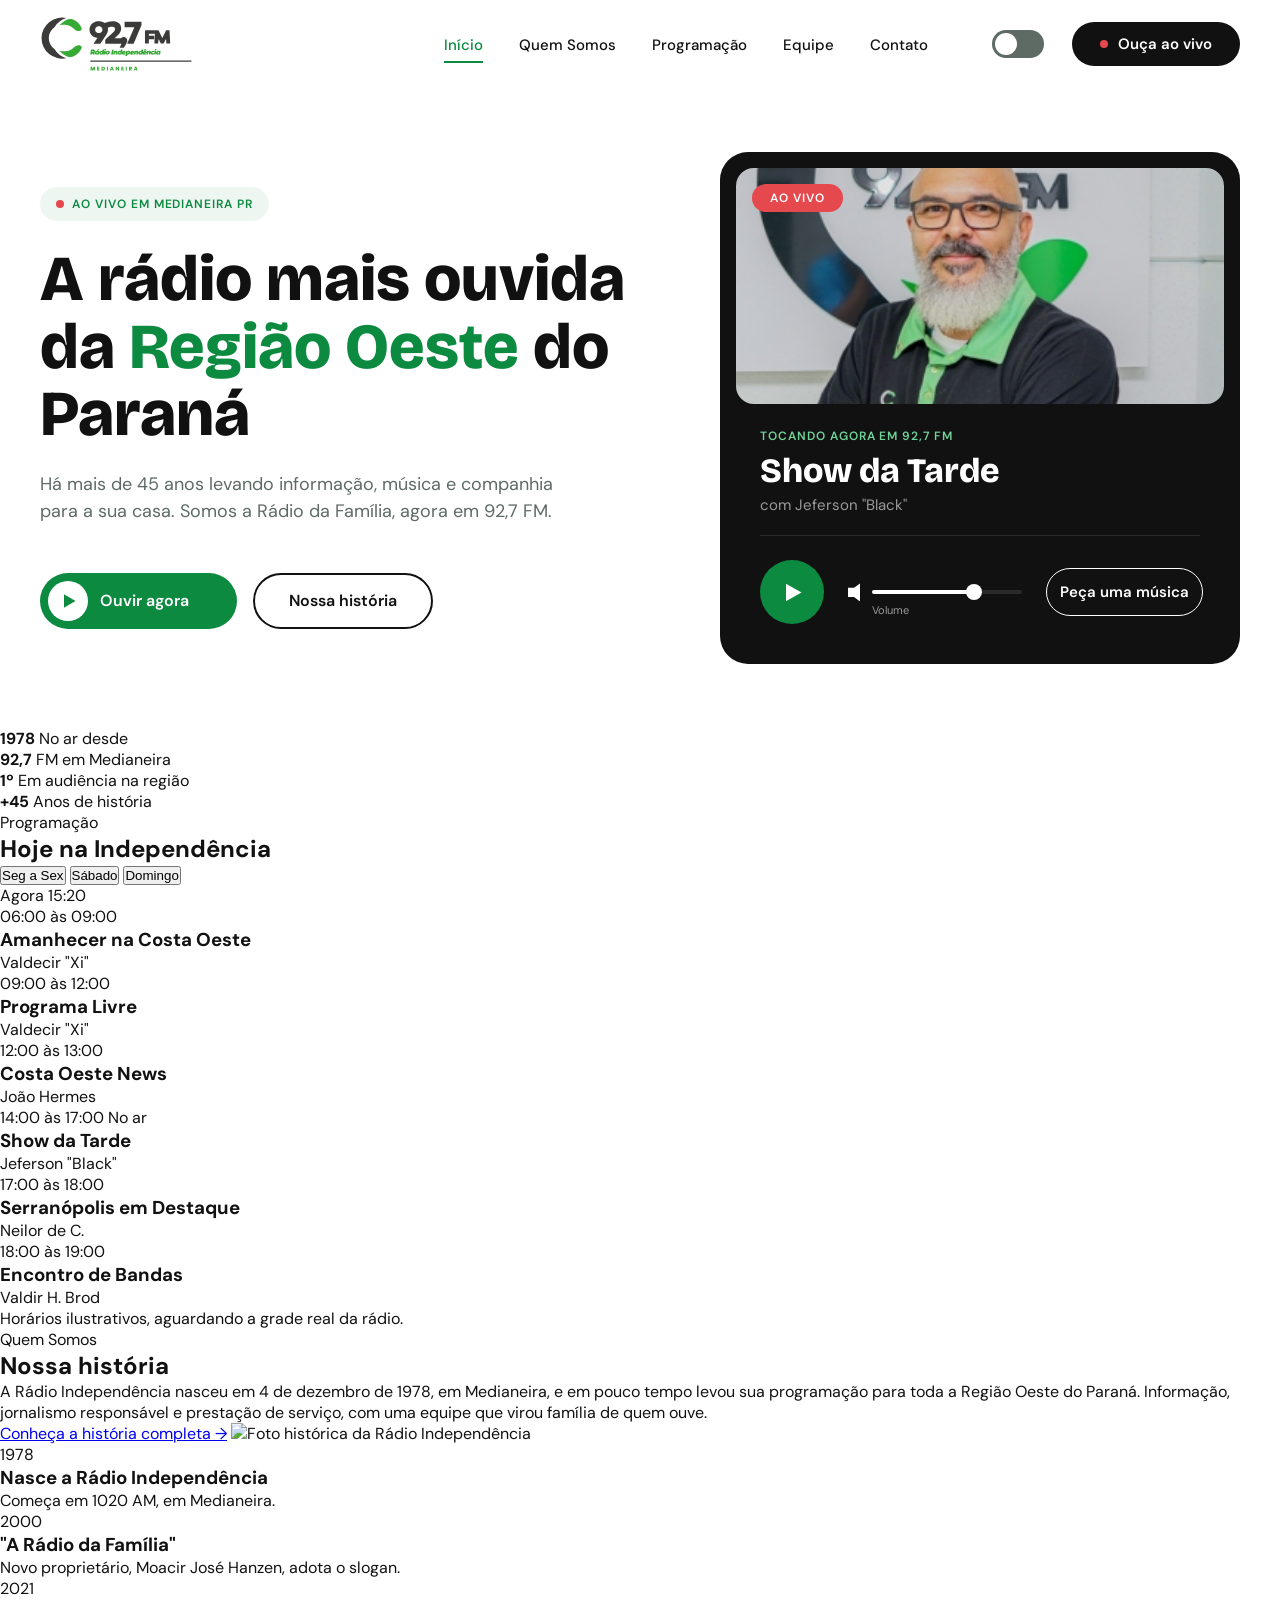
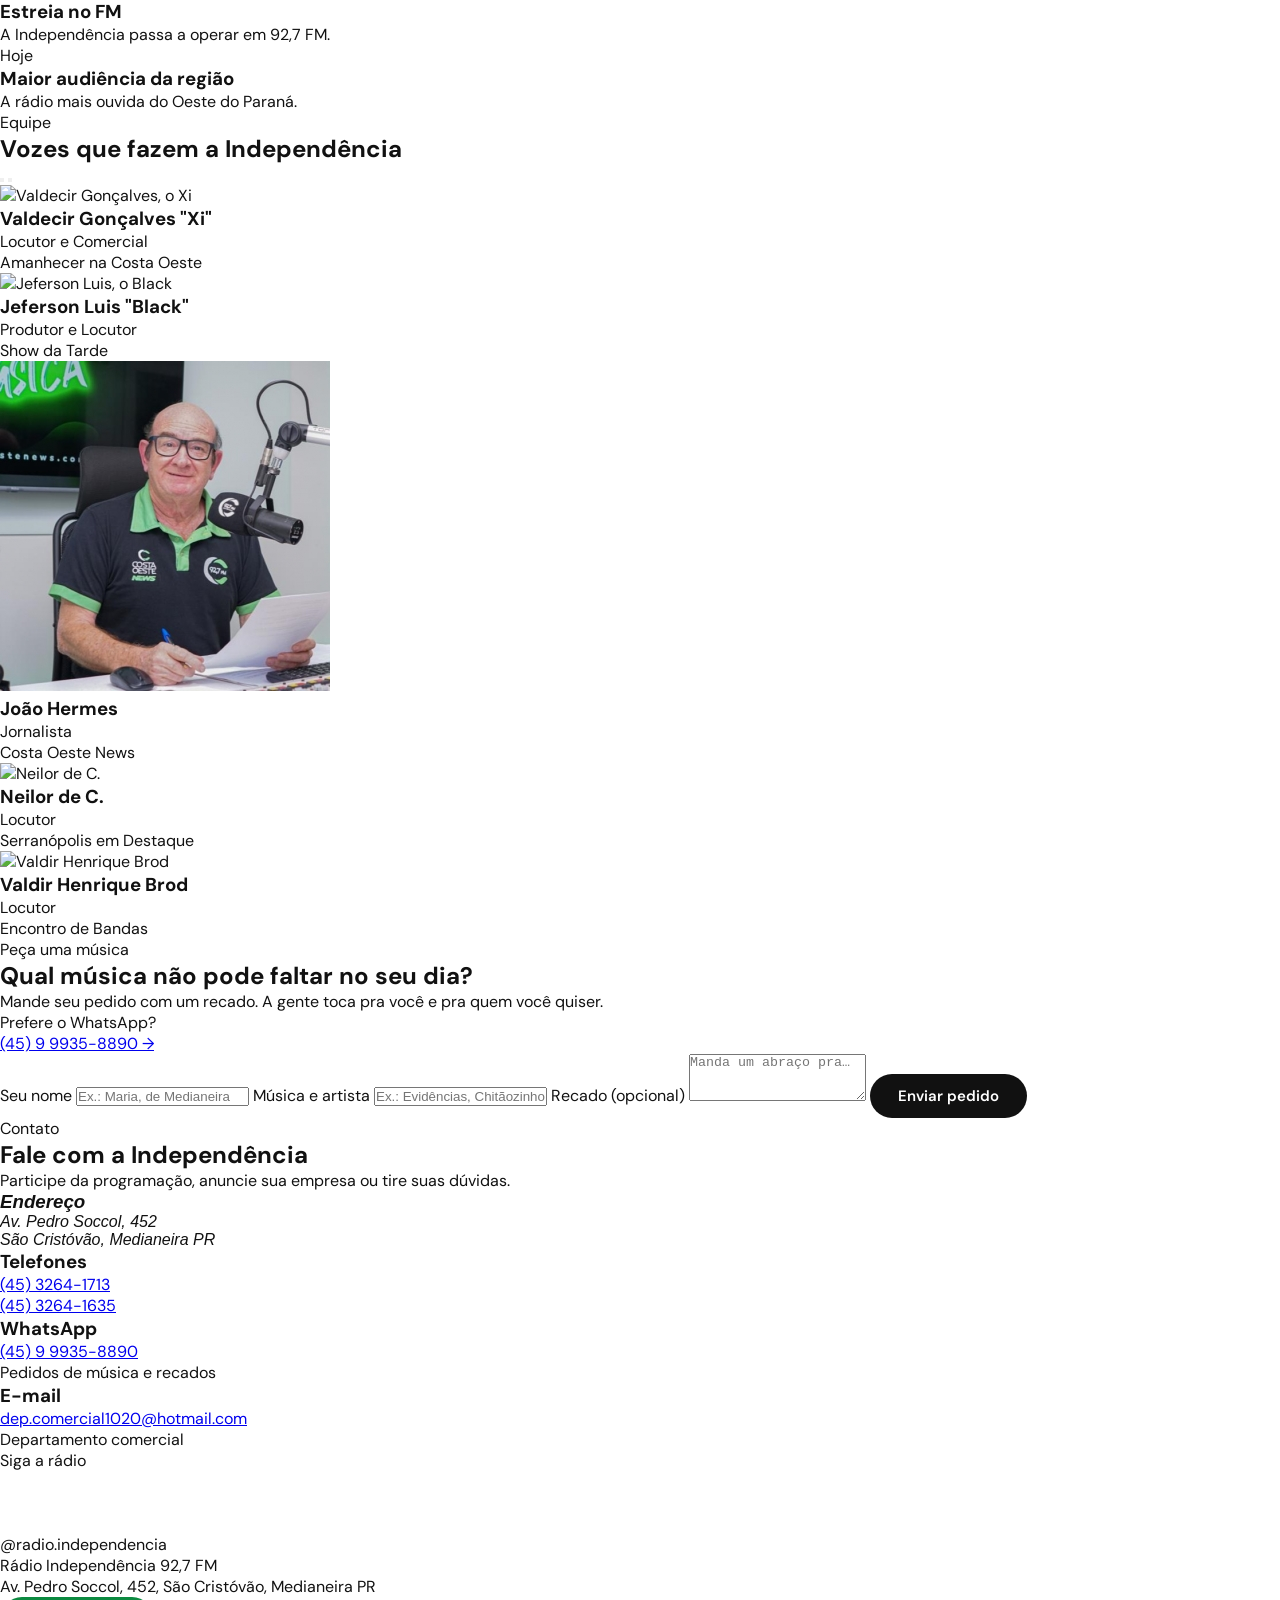
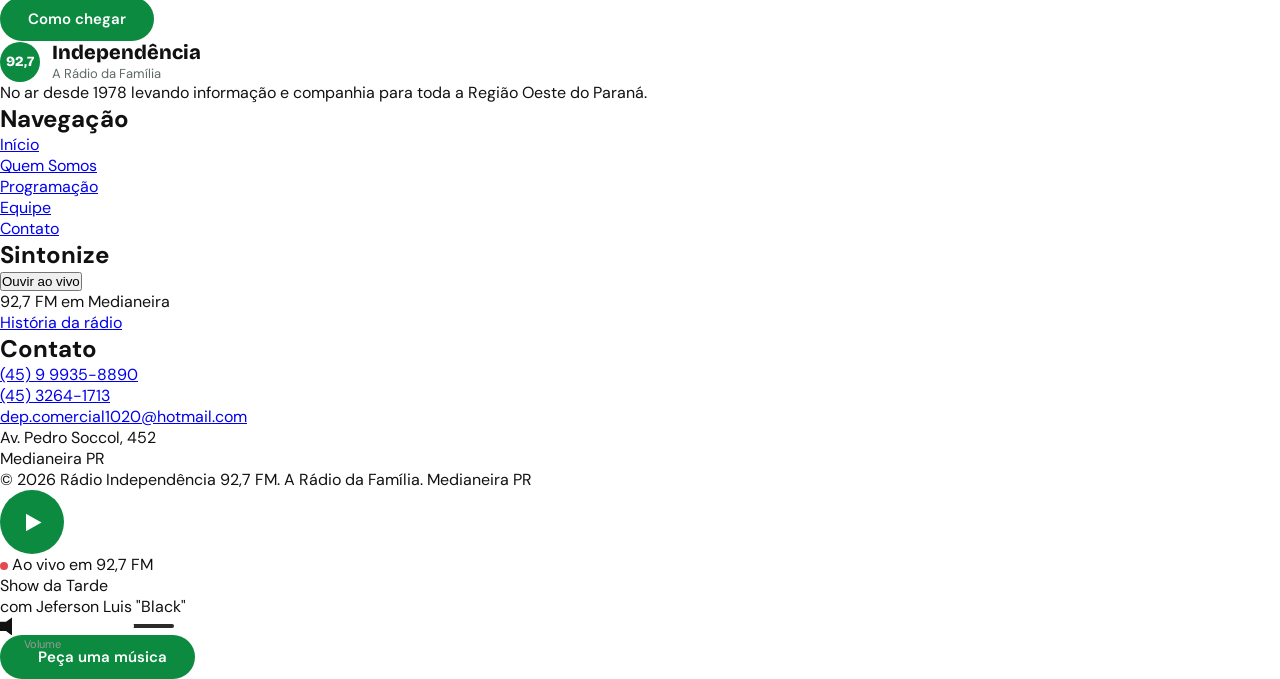
==== commit 012529fc: "style: card ao vivo" ====
--- a/radio-independencia/index.html
+++ b/radio-independencia/index.html
@@ -95,8 +95,9 @@
       <article class="player-card" aria-label="Player ao vivo">
 
         <!-- foto do locutor que está no ar com selo ao vivo por cima -->
+        <!-- a foto muda conforme o horário da programação -->
         <figure class="player-card-foto">
-          <img src="img/ao-vivo/locutor-no-ar.jpg" alt="Locutor no estúdio da Rádio Independência">
+          <img src="img/equipe/jeferson-black.jpg" alt="Locutor no estúdio da Rádio Independência" data-foto-atual>
           <span class="selo-vermelho">Ao vivo</span>
         </figure>
 
--- a/radio-independencia/style.css
+++ b/radio-independencia/style.css
@@ -5,7 +5,13 @@
     --cor-texto-suave: #5e6a64;
     --cor-verde: #0c8a40; /* verde provisório, trocar pelo hex exato do logo */
     --cor-verde-claro: #eef6f1;
-    --cor-vermelho: #e63946;
+    --cor-vermelho: #e5484d;
+
+    /* cores do card do player (fundo preto) */
+    --cor-verde-brilhante: #6fd39a;
+    --cor-cinza-escuro: #1f1f1f;
+    --cor-borda-escura: #2a2a2a;
+    --cor-texto-apagado: #9a9a9a;
 
     --fonte-titulo: "Bricolage Grotesque", sans-serif;
     --fonte-texto: "DM Sans", sans-serif;
@@ -196,6 +202,44 @@
     background-color: #000000;
 }
 
+.botao-verde {
+    background-color: var(--cor-verde);
+    color: var(--cor-fundo);
+}
+
+.botao-verde:hover {
+    transform: scale(1.05);
+    filter: brightness(0.9);
+}
+
+.botao-contorno {
+    border: 2px solid var(--cor-texto);
+    background-color: transparent;
+    color: var(--cor-texto);
+    transition: transform 0.6s ease, background-color 0.3s ease, color 0.3s ease;
+}
+
+/* no hover o contorno enche de preto e o texto fica branco */
+.botao-contorno:hover {
+    transform: scale(1.05);
+    background-color: var(--cor-texto);
+    color: var(--cor-fundo);
+}
+
+/* contorno branco para usar em cima de fundo escuro */
+.botao-contorno-claro {
+    border: 1.5px solid var(--cor-fundo);
+    background-color: transparent;
+    color: var(--cor-fundo);
+    transition: transform 0.6s ease, background-color 0.3s ease, color 0.3s ease;
+}
+
+.botao-contorno-claro:hover {
+    transform: scale(1.05);
+    background-color: var(--cor-fundo);
+    color: var(--cor-texto);
+}
+
 .ponto-ao-vivo {
     width: 8px;
     height: 8px;
@@ -204,6 +248,282 @@
     display: inline-block;
 }
 
+/* triângulo do play feito com clip-path, usa a cor do texto (currentColor) */
+.icone-play::before {
+    content: "";
+    display: block;
+    width: 12px;
+    height: 14px;
+    margin-left: 3px; /* empurra um pouco pra direita pra parecer centralizado */
+    background-color: currentColor;
+    clip-path: polygon(0 0, 100% 50%, 0 100%);
+}
+
+/* hero: texto na esquerda e card do player na direita (card tem 520px no figma) */
+.hero {
+    display: grid;
+    grid-template-columns: 1fr 520px;
+    gap: 80px;
+    align-items: center;
+    min-height: 640px;
+    padding: 64px max(24px, calc((100% - var(--largura-conteudo)) / 2));
+}
+
+.selo-ao-vivo {
+    display: inline-flex;
+    align-items: center;
+    gap: 8px;
+    padding: 9px 16px;
+    border-radius: 999px;
+    background-color: var(--cor-verde-claro);
+    color: var(--cor-verde);
+    font-size: 12px;
+    font-weight: 600;
+    letter-spacing: 0.08em;
+    text-transform: uppercase;
+}
+
+.hero-titulo {
+    margin-top: 24px;
+    font-family: var(--fonte-titulo);
+    font-size: 64px;
+    font-weight: 800;
+    line-height: 1.05;
+}
+
+.destaque {
+    color: var(--cor-verde);
+}
+
+.hero-descricao {
+    max-width: 530px;
+    margin-top: 24px;
+    font-size: 18px;
+    line-height: 1.5;
+    color: var(--cor-texto-suave);
+}
+
+.hero-botoes {
+    display: flex;
+    gap: 16px;
+    margin-top: 48px;
+}
+
+/* os botões do hero são maiores que o do cabeçalho */
+.hero-botoes .botao {
+    height: 56px;
+    font-size: 16px;
+}
+
+/* ouvir agora: a bolinha do play encosta quase na borda esquerda (200px de largura no figma) */
+.hero-botoes .botao-verde {
+    gap: 12px;
+    padding: 0 48px 0 8px;
+}
+
+.hero-botoes .botao-contorno {
+    padding: 0 34px;
+}
+
+/* no botão verde o play fica numa bolinha branca */
+.botao-verde .icone-play {
+    display: flex;
+    align-items: center;
+    justify-content: center;
+    width: 40px;
+    height: 40px;
+    flex-shrink: 0;
+    border-radius: 50%;
+    background-color: var(--cor-fundo);
+    color: var(--cor-verde);
+}
+
+/* card do player: fundo preto com cantos bem arredondados (520x512 no figma) */
+.player-card {
+    padding: 16px;
+    border-radius: 28px;
+    background-color: var(--cor-texto);
+    color: var(--cor-fundo);
+}
+
+/* área da foto, o selo ao vivo fica por cima */
+.player-card-foto {
+    position: relative;
+    height: 236px;
+    border-radius: 18px;
+    overflow: hidden;
+    background-color: var(--cor-cinza-escuro);
+}
+
+/* as fotos da equipe são quadradas, o cover corta sem esticar e o 25% deixa o rosto aparecendo */
+.player-card-foto img {
+    display: block;
+    width: 100%;
+    height: 100%;
+    object-fit: cover;
+    object-position: center 25%;
+}
+
+.selo-vermelho {
+    position: absolute;
+    top: 16px;
+    left: 16px;
+    display: flex;
+    align-items: center;
+    height: 28px;
+    padding: 0 18px;
+    border-radius: 999px;
+    background-color: var(--cor-vermelho);
+    color: var(--cor-fundo);
+    font-size: 12px;
+    font-weight: 600;
+    letter-spacing: 0.08em;
+    text-transform: uppercase;
+}
+
+/* programa e locutor, com a linha divisória embaixo */
+.player-card-info {
+    margin: 0 24px;
+    padding: 24px 0 20px;
+    border-bottom: 1px solid var(--cor-borda-escura);
+}
+
+.player-card-rotulo {
+    font-size: 12px;
+    font-weight: 600;
+    letter-spacing: 0.08em;
+    text-transform: uppercase;
+    color: var(--cor-verde-brilhante);
+}
+
+.player-card-programa {
+    margin-top: 8px;
+    font-family: var(--fonte-titulo);
+    font-size: 34px;
+    font-weight: 800;
+    line-height: 1.1;
+}
+
+.player-card-locutor {
+    margin-top: 6px;
+    font-size: 15px;
+    color: var(--cor-texto-apagado);
+}
+
+/* play, volume e peça uma música na mesma linha */
+.player-controles {
+    display: flex;
+    align-items: center;
+    gap: 24px;
+    padding: 24px;
+}
+
+.botao-play {
+    display: flex;
+    align-items: center;
+    justify-content: center;
+    flex-shrink: 0;
+    width: 64px;
+    height: 64px;
+    border: none;
+    border-radius: 50%;
+    background-color: var(--cor-verde);
+    color: var(--cor-fundo);
+    cursor: pointer;
+    transition: transform 0.6s ease;
+}
+
+.botao-play:hover {
+    transform: scale(1.05);
+    filter: brightness(0.9);
+}
+
+/* no play redondo o triângulo é maior que no botão do hero */
+.botao-play .icone-play::before {
+    width: 16px;
+    height: 18px;
+}
+
+/* o texto "Volume" fica embaixo da barra, por isso o position relative */
+.volume {
+    position: relative;
+    display: flex;
+    align-items: center;
+    gap: 12px;
+}
+
+/* alto-falante feito com clip-path: um retângulo com um cone do lado */
+.icone-volume {
+    display: block;
+    flex-shrink: 0;
+    width: 12px;
+    height: 18px;
+    background-color: currentColor;
+    clip-path: polygon(0 24%, 50% 24%, 100% 0, 100% 100%, 50% 76%, 0 76%);
+}
+
+.volume-rotulo {
+    position: absolute;
+    top: calc(100% + 2px);
+    left: 24px;
+    font-size: 11px;
+    color: var(--cor-texto-apagado);
+}
+
+/* barra de volume: tira o visual padrão do navegador e desenha trilho e bolinha */
+.volume-barra {
+    appearance: none;
+    width: 150px;
+    height: 16px;
+    background: transparent;
+    cursor: pointer;
+}
+
+/* chrome e edge: a parte branca vai até o valor, o js vai atualizar o --volume quando mexer */
+.volume-barra::-webkit-slider-runnable-track {
+    height: 4px;
+    border-radius: 999px;
+    background: linear-gradient(to right, var(--cor-fundo) var(--volume, 70%), var(--cor-borda-escura) var(--volume, 70%));
+}
+
+.volume-barra::-webkit-slider-thumb {
+    appearance: none;
+    width: 16px;
+    height: 16px;
+    margin-top: -6px; /* centraliza a bolinha de 16px no trilho de 4px */
+    border-radius: 50%;
+    background-color: var(--cor-fundo);
+}
+
+/* firefox: tem a parte cheia pronta (progress) */
+.volume-barra::-moz-range-track {
+    height: 4px;
+    border-radius: 999px;
+    background-color: var(--cor-borda-escura);
+}
+
+.volume-barra::-moz-range-progress {
+    height: 4px;
+    border-radius: 999px;
+    background-color: var(--cor-fundo);
+}
+
+.volume-barra::-moz-range-thumb {
+    width: 16px;
+    height: 16px;
+    border: none;
+    border-radius: 50%;
+    background-color: var(--cor-fundo);
+}
+
+/* peça uma música vai pro canto direito do card */
+.player-controles .botao-contorno-claro {
+    height: 48px;
+    margin-left: auto;
+    padding: 0 13px;
+    white-space: nowrap;
+}
+
 .pular-conteudo {
     position: absolute;
     left: -9999px;
